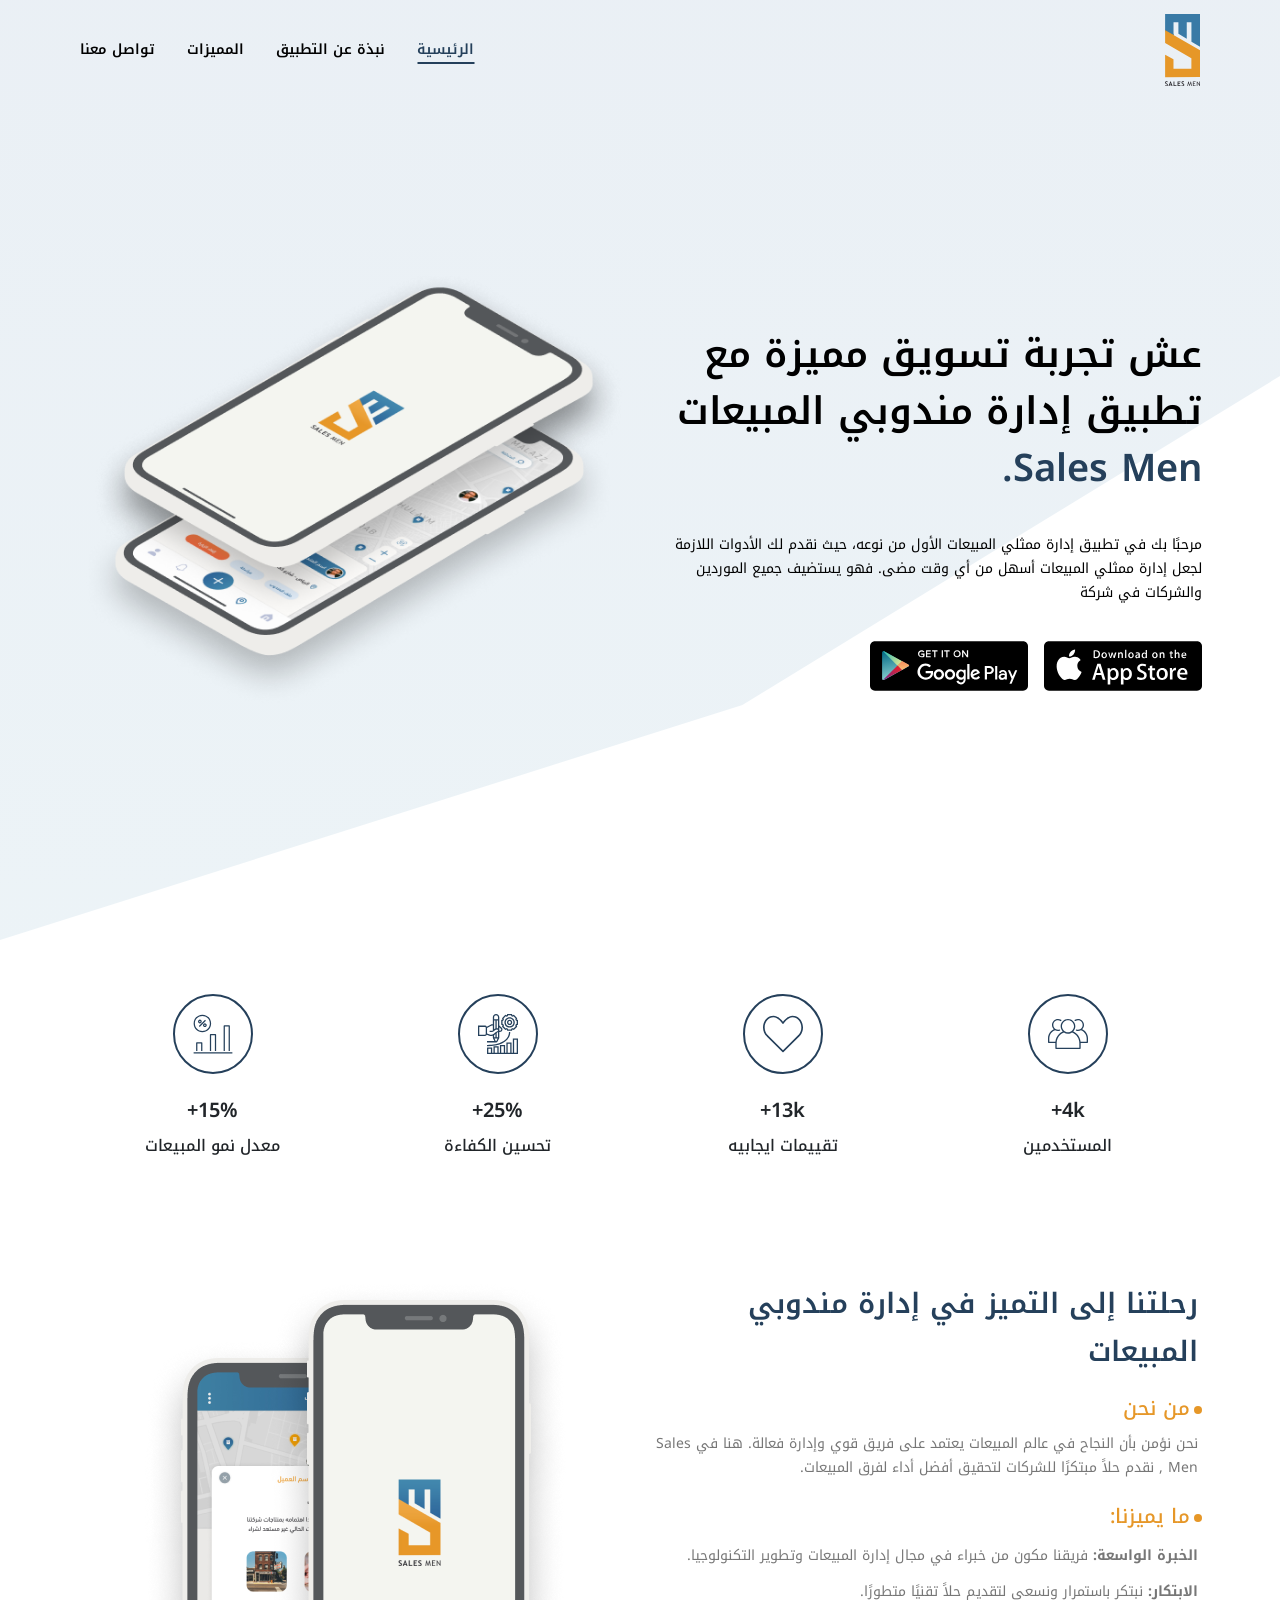
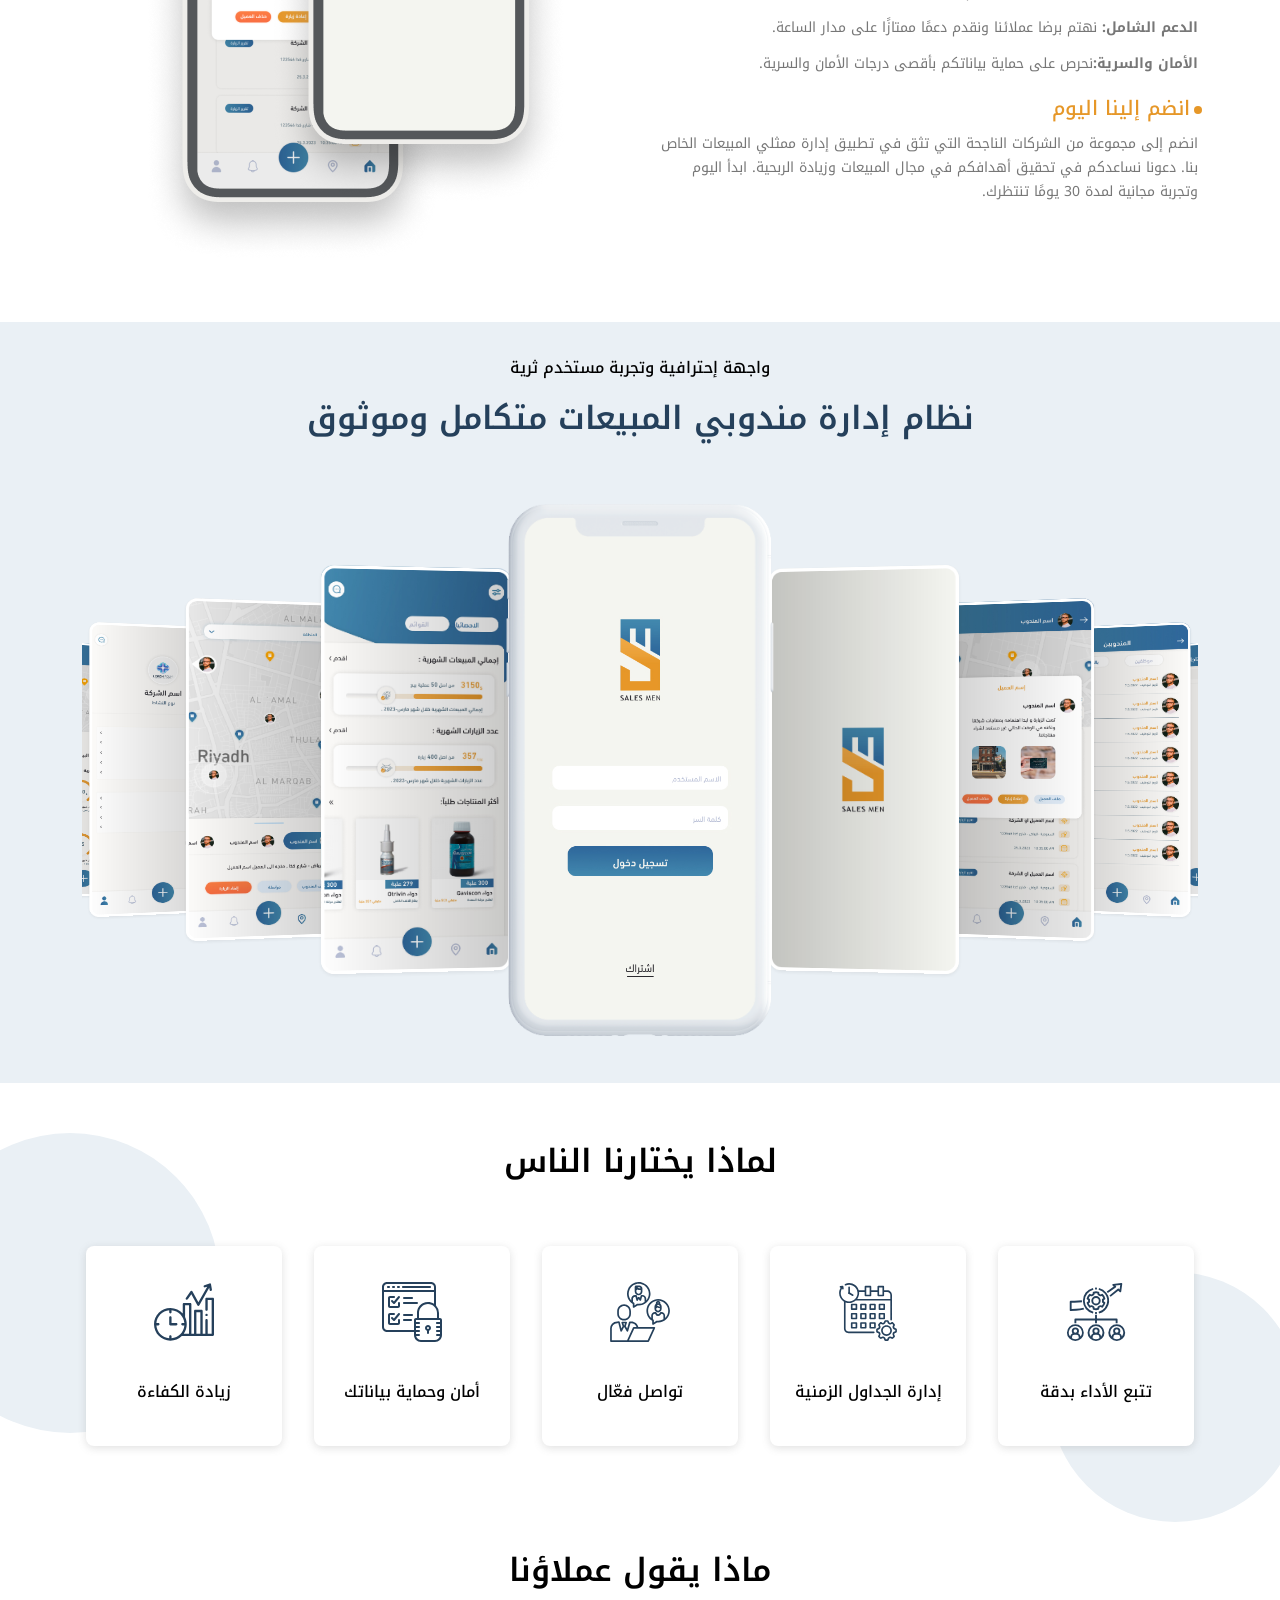
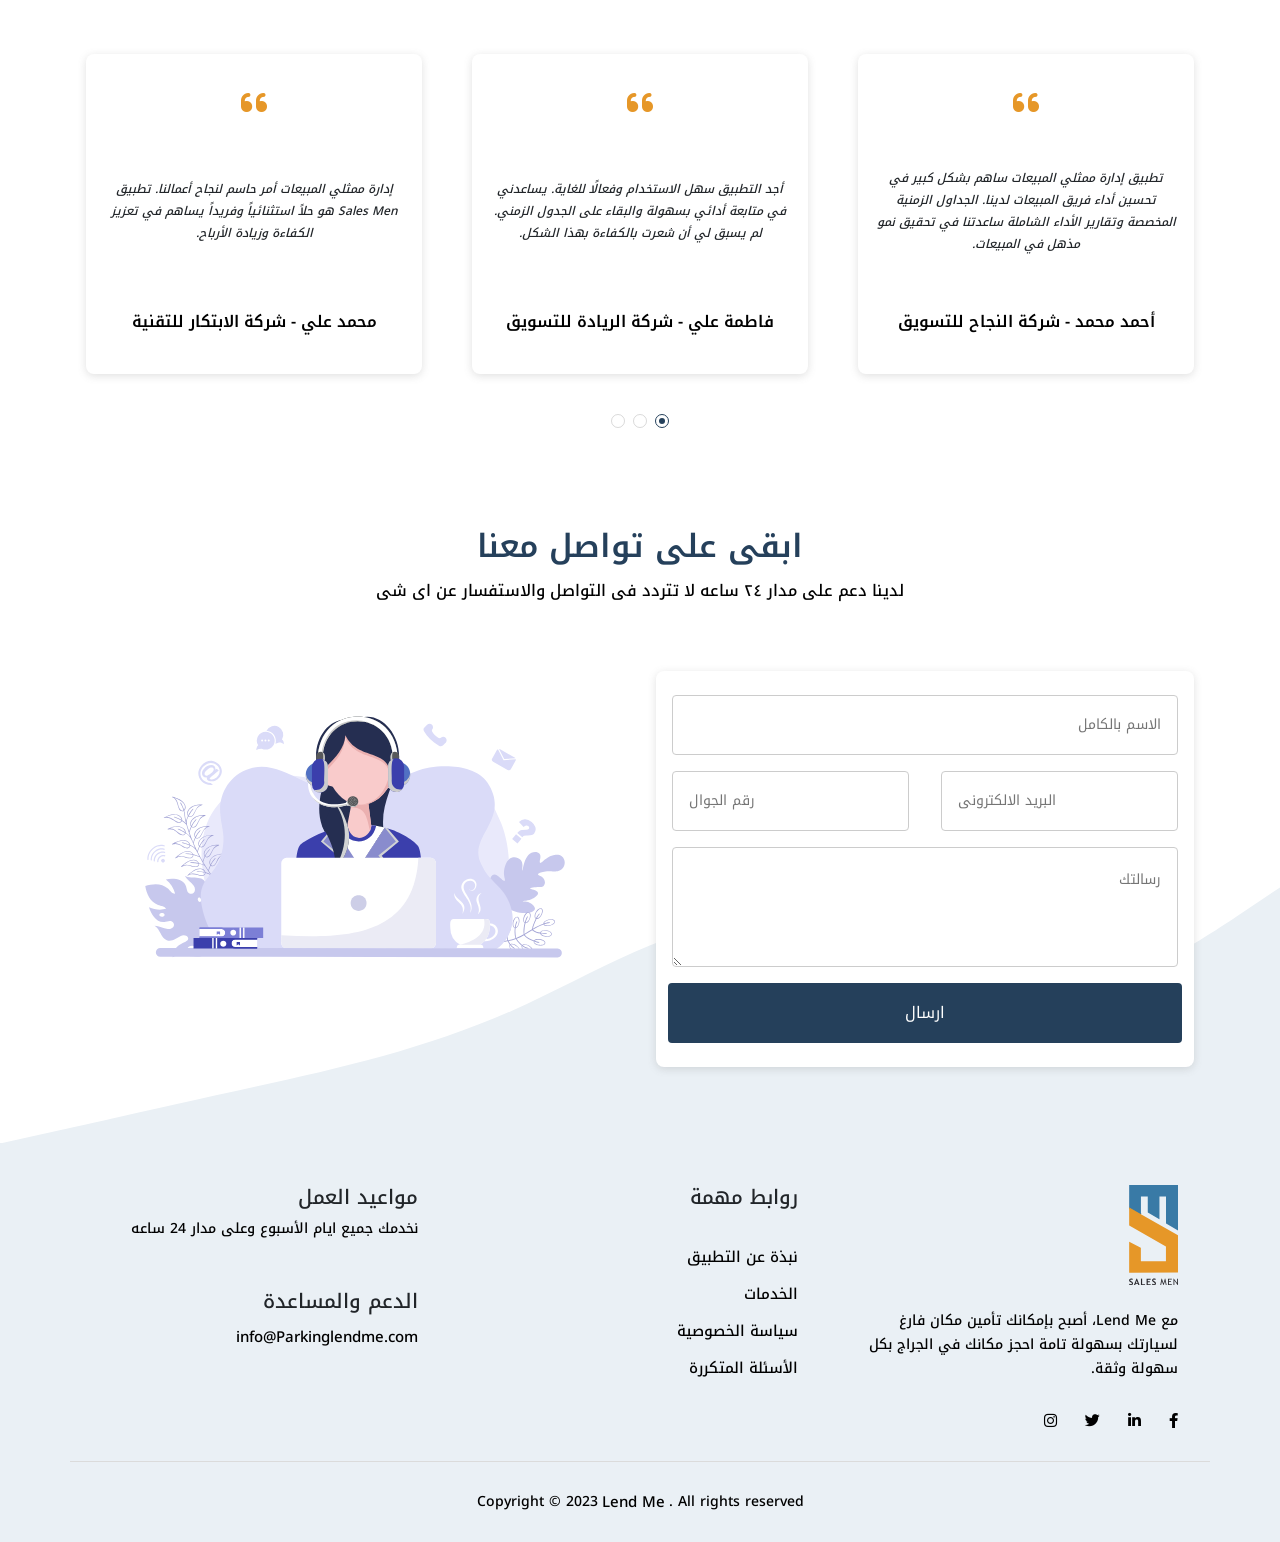
==== index.html @ e329679e "#1" ====
<html lang="en">

<head>
    <meta charset="UTF-8">
    <meta name="viewport" content="width=device-width, initial-scale=1.0">
    <title>Sales Men</title>
    <!-- Favicon -->
    <link rel="shortcut icon" href="images/fav.svg" type="image/x-icon">
    <!-- Css -->
    <link rel="stylesheet" href="css/bootstrap.rtl.min.css">
    <link rel="stylesheet" href="css/main.css">
    <link rel="stylesheet" href="css/style.css">
</head>

<body>
    <!-- Header Start-->
    <header class="navigationbar">
        <nav>
            <div class="container d-flex justify-content-between align-items-center">
                <a href="index.html" class="navbar-brand">
                    <img src="images/logo.svg" alt="logo">
                </a>
                <ul class="nav-links">
                    <li>
                        <a href="index.html#home" class="nav-link home active">الرئيسية</a>
                    </li>
                    <li>
                        <a href="index.html#about" class="nav-link about">نبذة عن التطبيق</a>
                    </li>
                    <li>
                        <a href="index.html#service" class="nav-link service">المميزات</a>
                    </li>
                    <li>
                        <a href="index.html#contact" class="nav-link contact">تواصل معنا</a>
                    </li>
                </ul>
                <div class="buttons">
                    <a href="javascript:void(0)" id="toggle"><i class="fa-sharp fa-solid fa-bars"></i></a>
                </div>
            </div>
        </nav>
    </header>
    <main>
        <!-- Hero section -->
        <section class="hero-section sec" id="home">
            <div class="underlay"></div>
            <div class="container">
                <div class="row">
                    <div class="col-lg-6 col-12 d-flex justify-content-center flex-column text-container">
                        <h1>عش تجربة تسويق مميزة مع تطبيق إدارة مندوبي المبيعات <span>Sales Men.</span> </h1>
                        <p>
                            مرحبًا بك في تطبيق إدارة ممثلي المبيعات الأول من نوعه، حيث نقدم لك الأدوات اللازمة لجعل
                            إدارة ممثلي المبيعات أسهل من أي وقت مضى.
                            فهو يستضيف جميع الموردين والشركات في شركة
                        </p>
                        <div class="btns">
                            <a href="#!">
                                <img src="images/app-store.svg" alt="google-play">
                            </a>
                            <a href="#!">
                                <img src="images/google-play.svg" alt="app-store">
                            </a>
                        </div>
                    </div>
                    <div class="col-lg-6 col-12 d-flex align-items-center justify-content-center">
                        <img src="images/ill.png" alt="illustration">
                    </div>
                </div>
            </div>
        </section>
        <!-- parteners section -->
        <section class="parteners sec" id="about">
            <div class="counter-wrapper">
                <div class="underlay"></div>
                <div class="container ">
                    <div class="row">
                        <div class="col-lg-3 col-6 mb-lg-0 mb-4">
                            <div class="icon">
                                <img src="images/users.svg" alt="icon">
                            </div>
                            <h4><span class="num" data-goal="8">0</span>k+</h4>
                            <h5>المستخدمين</h5>
                        </div>
                        <div class="col-lg-3 col-6 mb-lg-0 mb-4">
                            <div class="icon">
                                <img src="images/heart.svg" alt="icon">
                            </div>
                            <h4><span class="num" data-goal="25">0</span>k+</h4>
                            <h5>تقييمات ايجابيه</h5>
                        </div>
                        <div class="col-lg-3 col-6">
                            <div class="icon">
                                <img src="images/experience.svg" alt="icon">
                            </div>
                            <h4><span class="num" data-goal="50">0</span>%+</h4>
                            <h5>تحسين الكفاءة</h5>
                        </div>
                        <div class="col-lg-3 col-6">
                            <div class="icon">
                                <img src="images/salesgrowth.svg" alt="icon">
                            </div>
                            <h4><span class="num" data-goal="30">0</span>%+</h4>
                            <h5>معدل نمو المبيعات</h5>
                        </div>
                    </div>
                </div>
            </div>
        </section>
        <!-- faqs -->
        <section class="faqs">
            <div class="container">
                <div class="row">
                    <div class="col-lg-6 col-12">
                        <div class="content">
                            <h2>
                                رحلتنا إلى التميز في إدارة مندوبي المبيعات
                            </h2>
                            <h3>من نحن </h3>
                            <p>
                                نحن نؤمن بأن النجاح في عالم المبيعات يعتمد على فريق قوي وإدارة فعالة. هنا في
                                Sales Men
                                , نقدم حلاً مبتكرًا للشركات لتحقيق أفضل أداء لفرق المبيعات.
                            </p>
                            <h3>ما يميزنا:</h3>
                            <ul>
                                <li>
                                    <b>الخبرة الواسعة:</b> فريقنا مكون من خبراء في مجال إدارة المبيعات وتطوير
                                    التكنولوجيا.
                                </li>
                                <li>
                                    <b>الابتكار:</b> نبتكر باستمرار ونسعى لتقديم حلاً تقنيًا متطورًا.
                                </li>
                                <li>
                                    <b>الدعم الشامل: </b> نهتم برضا عملائنا ونقدم دعمًا ممتازًا على مدار الساعة.
                                </li>
                                <li>
                                    <b>الأمان والسرية:</b>نحرص على حماية بياناتكم بأقصى درجات الأمان والسرية.
                                </li>
                            </ul>
                            <h3>انضم إلينا اليوم</h3>
                            <p>
                                انضم إلى مجموعة من الشركات الناجحة التي تثق في تطبيق إدارة ممثلي المبيعات الخاص بنا.
                                دعونا نساعدكم في تحقيق أهدافكم في مجال المبيعات وزيادة الربحية. ابدأ اليوم وتجربة مجانية
                                لمدة 30 يومًا تنتظرك.
                            </p>
                        </div>
                    </div>
                    <div class="col-lg-6 col-12">
                        <div class="image">
                            <img src="images/about.png" alt="illustiration">
                        </div>
                    </div>
                </div>
            </div>
        </section>
        <!-- services section -->
        <section class="services-section sec" id="service">
            <div class="container">
                <p class="txt">واجهة إحترافية وتجربة مستخدم ثرية</p>
                <h2 class="hed">نظام إدارة مندوبي المبيعات متكامل وموثوق</h2>
                <!--  appimages -->
                <div class="appimgs">
                    <div class="swiper phoneImgs">
                        <div class="swiper-wrapper">
                            <div class="swiper-slide">
                                <img src="images/1.jpg" />
                            </div>
                            <div class="swiper-slide">
                                <img src="images/2.jpg" />
                            </div>
                            <div class="swiper-slide">
                                <img src="images/3.jpg" />
                            </div>
                            <div class="swiper-slide">
                                <img src="images/4.jpg" />
                            </div>
                            <div class="swiper-slide">
                                <img src="images/5.jpg" />
                            </div>
                            <div class="swiper-slide">
                                <img src="images/6.jpg" />
                            </div>
                            <div class="swiper-slide">
                                <img src="images/7.jpg" />
                            </div>
                            <div class="swiper-slide">
                                <img src="images/8.jpg" />
                            </div>
                            <div class="swiper-slide">
                                <img src="images/9.jpg" />
                            </div>
                        </div>
                        <img src="images/frame.png" class="frame" alt="">
                    </div>
                </div>
            </div>
        </section>
        <!-- features section -->
        <section class="features">
            <h2 class="hed">لماذا يختارنا الناس</h2>
            <span class="circle1"></span>
            <span class="circle2"></span>
            <div class="container">
                <div class="row row-cols-xl-5 row-cols-lg-4 row-cols-md-3 row-cols-sm-2 row-cols-1 row--20">
                    <div class="col p-3">
                        <div class="feature-card">
                            <div class="icon">
                                <img src="images/1.svg" alt="Service">
                            </div>
                            <h6 class="title">تتبع الأداء بدقة</h6>
                        </div>
                    </div>
                    <div class="col p-3">
                        <div class="feature-card">
                            <div class="icon">
                                <img src="images/2.svg" alt="Service">
                            </div>
                            <h6 class="title">إدارة الجداول الزمنية </h6>
                        </div>
                    </div>
                    <div class="col p-3">
                        <div class="feature-card">
                            <div class="icon">
                                <img src="images/3.svg" alt="Service">
                            </div>
                            <h6 class="title">تواصل فعّال</h6>
                        </div>
                    </div>
                    <div class="col p-3">
                        <div class="feature-card">
                            <div class="icon">
                                <img src="images/4.svg" alt="Service">
                            </div>
                            <h6 class="title">أمان وحماية بياناتك</h6>
                        </div>
                    </div>
                    <div class="col p-3">
                        <div class="feature-card">
                            <div class="icon">
                                <img src="images/5.svg" alt="Service">
                            </div>
                            <h6 class="title">زيادة الكفاءة</h6>
                        </div>
                    </div>
                </div>
            </div>
        </section>
        <!-- testmonials section-->
        <section class="testmonials">
            <h2 class="hed">ماذا يقول عملاؤنا</h2>
            <!-- slider -->
            <div class="container p-0">
                <div class="swiper mySwiper">
                    <div class="swiper-wrapper">
                        <div class="swiper-slide">
                            <div class="testmonial-card">
                                <i class="fas fa-quote-left"></i>
                                <p>
                                    تطبيق إدارة ممثلي المبيعات ساهم بشكل كبير في تحسين أداء فريق المبيعات لدينا. الجداول
                                    الزمنية المخصصة وتقارير الأداء الشاملة ساعدتنا في تحقيق نمو مذهل في المبيعات.
                                </p>
                                <h5>أحمد محمد - شركة النجاح للتسويق</h5>
                            </div>
                        </div>
                        <div class="swiper-slide">
                            <div class="testmonial-card">
                                <i class="fas fa-quote-left"></i>
                                <p>
                                    أجد التطبيق سهل الاستخدام وفعالًا للغاية. يساعدني في متابعة أدائي بسهولة والبقاء على
                                    الجدول الزمني. لم يسبق لي أن شعرت بالكفاءة بهذا الشكل.
                                </p>
                                <h5>فاطمة علي - شركة الريادة للتسويق</h5>
                            </div>
                        </div>
                        <div class="swiper-slide">
                            <div class="testmonial-card">
                                <i class="fas fa-quote-left"></i>
                                <p>
                                    إدارة ممثلي المبيعات أمر حاسم لنجاح أعمالنا. تطبيق Sales Men هو حلاً استثنائياً
                                    وفريداً يساهم في تعزيز الكفاءة وزيادة الأرباح.
                                </p>
                                <h5>محمد علي - شركة الابتكار للتقنية</h5>
                            </div>
                        </div>
                        <div class="swiper-slide">
                            <div class="testmonial-card">
                                <i class="fas fa-quote-left"></i>
                                <p>
                                    كصاحبة لشركة صغيرة، كنت بحاجة ماسة إلى تحسين إدارة ممثلي المبيعات. تطبيق Sales Men
                                    جعل هذا الأمر سهلاً للغاية. أنا ممتنة للغاية لهذا الاكتشاف!
                                </p>
                                <h5>سارة عبدالله - متجر سارة للهدايا</h5>
                            </div>
                        </div>
                        <div class="swiper-slide">
                            <div class="testmonial-card">
                                <i class="fas fa-quote-left"></i>
                                <p>
                                    إدارة فريق المبيعات الكبير لشركتنا كانت مهمة صعبة قبل أن نبدأ باستخدام Sales Men.
                                    أنا معجب بالتحسينات الكبيرة التي حققناها في أداء فريق المبيعات والتواصل الفعّال.
                                </p>
                                <h5>يوسف حسين - شركة النجوم للتسويق</h5>
                            </div>
                        </div>
                    </div>
                    <div class="swiper-pagination"></div>
                </div>
            </div>
        </section>
        <!-- contact section -->
        <section class="contact-section sec" id="contact">
            <svg xmlns="http://www.w3.org/2000/svg" viewBox="0 0 1440 320">
                <path fill="#eaf0f5" fill-opacity="1"
                    d="M0,320L48,309.3C96,299,192,277,288,256C384,235,480,213,576,170.7C672,128,768,64,864,69.3C960,75,1056,149,1152,154.7C1248,160,1344,96,1392,64L1440,32L1440,320L1392,320C1344,320,1248,320,1152,320C1056,320,960,320,864,320C768,320,672,320,576,320C480,320,384,320,288,320C192,320,96,320,48,320L0,320Z">
                </path>
            </svg>
            <div class="underlay"></div>
            <h2 class="hed">ابقى على تواصل معنا</h2>
            <p class="txt">لدينا دعم على مدار ٢٤ ساعه لا تتردد فى التواصل والاستفسار عن اى شى</p>
            <div class="container">
                <div class="row">
                    <div class="col-lg-6 col-12 p-3">
                        <div class="shaded-card">
                            <form class="container" action="">
                                <div class="row">
                                    <div class="col-12 input-filed">
                                        <input type="text" name="name" id="name" placeholder="الاسم بالكامل">
                                    </div>
                                    <div class="col-lg-6 col-12 input-filed">
                                        <input type="email" name="email" id="email" placeholder="البريد الالكترونى">
                                    </div>
                                    <div class="col-lg-6 col-12 input-filed">
                                        <input type="tel" name="tel" id="tel" placeholder="رقم الجوال">
                                    </div>
                                    <div class="col-12 input-filed">
                                        <textarea name="message" id="message" placeholder="رسالتك"></textarea>
                                    </div>
                                    <div class="col-12">
                                        <button type="submit">ارسال</button>
                                    </div>
                                </div>
                            </form>
                        </div>
                    </div>
                    <div class="col-lg-6 col-12">
                        <img src="images/contact.svg" alt="">
                    </div>
                </div>
            </div>
        </section>
    </main>
    <!-- Footer -->
    <footer>
        <div class="container">
            <div class="row">
                <div class="col-lg-4 col-md-6 col-12 d-flex flex-column gap-4">
                    <a href="#!" class="navbar-brand">
                        <img src="images/logo.svg" alt="logo">
                    </a>
                    <p>
                        مع Lend Me، أصبح بإمكانك تأمين مكان فارغ لسيارتك بسهولة تامة احجز مكانك في الجراج بكل سهولة
                        وثقة.
                    </p>
                    <ul class="social-media">
                        <li>
                            <a href="#!"><i class="fa-brands fa-facebook-f"></i></a>
                        </li>
                        <li>
                            <a href="#!"><i class="fa-brands fa-linkedin-in"></i></a>
                        </li>
                        <li>
                            <a href="#!"><i class="fa-brands fa-twitter"></i></a>
                        </li>
                        <li>
                            <a href="#!"><i class="fa-brands fa-instagram"></i></a>
                        </li>
                    </ul>
                </div>
                <div class="col-lg-4 col-md-6 col-12 d-flex flex-column gap-4">
                    <h5 class="footer-title ">روابط مهمة</h5>
                    <ul class="links">
                        <li>
                            <a href="index.html#about">نبذة عن التطبيق</a>
                        </li>
                        <li>
                            <a href="index.html#service">الخدمات</a>
                        </li>
                        <li>
                            <a href="privacy-policy.html">سياسة الخصوصية</a>
                        </li>
                        <li>
                            <a href="faq.html">الأسئلة المتكررة</a>
                        </li>
                    </ul>
                </div>
                <div class="col-lg-4 col-md-6 col-12 d-flex flex-column gap-5">
                    <div>
                        <h5 class="footer-title mb-2">مواعيد العمل</h5>
                        <p>نخدمك جميع ايام الأسبوع وعلى مدار 24 ساعه </p>
                    </div>
                    <div>
                        <h5 class="footer-title mb-2">الدعم والمساعدة</h5>
                        <a href="mailto:info@Parkinglendme.com">info@Parkinglendme.com</a>
                    </div>
                </div>
                <div class="col-12 copy d-flex align-items-center justify-content-center">
                    <p>Copyright © 2023 <a href="index.html">Lend Me</a>. All rights reserved</p>
                </div>
            </div>
        </div>
    </footer>
    <script src="js/main.js"></script>
    <script src="js/app.js"></script>
    <script>
        //accordion show hide
        let btn = document.querySelector(".showbtn");
        let acc = document.querySelector("#accordionExample");
        btn.addEventListener("click", () => {
            acc.classList.toggle("show");
            if (acc.classList.contains("show")) {
                btn.innerHTML = `عرض اقل <i class="fa-sharp fa-solid fa-chevron-up"></i>`;
            } else {
                btn.innerHTML = `عرض المزيد <i class="fa-sharp fa-solid fa-chevron-down"></i>`;
            }
        });
    </script>
</body>

</html>
---- css/style.css ----
@import url("https://fonts.googleapis.com/css2?family=Noto+Kufi+Arabic:wght@300;400;500;600;700&display=swap");
* {
  padding: 0;
  margin: 0;
  box-sizing: border-box;
  line-height: 32px;
  scroll-behavior: smooth;
  font-family: "Noto Kufi Arabic", sans-serif;
  direction: rtl;
  -webkit-tap-highlight-color: transparent;
}

body {
  position: relative;
  overflow-x: hidden;
}

ul {
  list-style: none;
  margin: 0;
  padding: 0;
}

a {
  text-decoration: none;
}

:target {
  scroll-margin-top: 100px;
}

.fancybox__container {
  z-index: 1999;
}

.fancybox__track,
.fancybox__content,
.carousel__track {
  direction: ltr !important;
}

.span {
  background: linear-gradient(97.65deg, #56e0e0 0.33%, #25405b 93.35%);
  background-clip: text;
  -webkit-background-clip: text;
  -webkit-text-fill-color: transparent;
}

::-webkit-scrollbar {
  width: 4px;
}

::-webkit-scrollbar-track {
  background-color: #fff;
}

::-webkit-scrollbar-thumb {
  background-image: linear-gradient(97.65deg, #56e0e0 0.33%, #25405b 93.35%);
  height: 300px;
  box-shadow: 0px 4px 10px 0px rgba(1, 115, 153, 0.2);
}

@keyframes fadeInDown {
  0% {
    opacity: 0;
    transform: translate3d(0, -100%, 0);
  }
  100% {
    opacity: 1;
    transform: translateZ(0);
  }
}
.whatsappButton {
  position: fixed;
  bottom: 8px;
  left: 8px;
  width: 70px;
  height: 70px;
  border-radius: 50%;
  display: flex;
  z-index: 99;
  align-items: center;
  justify-content: center;
}
.whatsappButton img {
  max-height: 48px;
}

header {
  height: 100px;
  width: 100%;
  position: absolute;
  top: 0;
  left: 0;
  background-color: transparent;
  z-index: 999;
  transition: all 0.3s ease-in-out;
}
header.sticky {
  position: fixed;
  background-color: #fff;
  box-shadow: rgba(99, 99, 99, 0.2) 0px 2px 8px 0px;
  animation: 0.5s ease-in-out 0s normal none 1 running fadeInDown;
}
header nav {
  height: 100px;
  width: 100%;
}
header nav .container {
  padding: 10px;
}
header nav .container .navbar-brand {
  display: flex;
  align-items: center;
  justify-content: center;
  height: 80px;
}
header nav .container .navbar-brand img {
  height: 72px;
}
header nav .container .nav-links {
  height: 80px;
  display: flex;
  gap: 32px;
}
@media (max-width: 768px) {
  header nav .container .nav-links {
    display: flex;
    flex-direction: column;
    background: white;
    width: 100%;
    top: 100px;
    left: 0;
    height: 0;
    overflow: hidden;
    justify-content: center;
    position: absolute;
    z-index: 9999999;
    gap: 24px;
    transition: 0.5s ease-in-out;
  }
  header nav .container .nav-links.active {
    height: calc(100vh - 100px);
  }
}
header nav .container .nav-links li {
  display: flex;
  align-items: center;
  justify-content: center;
  height: 100%;
}
@media (max-width: 768px) {
  header nav .container .nav-links li {
    height: 70px;
  }
}
header nav .container .nav-links li .nav-link {
  color: #000;
  font-size: 14px;
  font-weight: 600;
  position: relative;
  transition: all 0.3s ease-in-out;
}
header nav .container .nav-links li .nav-link:hover {
  color: #25405b;
}
header nav .container .nav-links li .nav-link:hover::after {
  width: 100%;
}
header nav .container .nav-links li .nav-link.active {
  color: #25405b;
}
header nav .container .nav-links li .nav-link.active::after {
  width: 100%;
}
header nav .container .nav-links li .nav-link::after {
  content: "";
  position: absolute;
  transform: translateX(-50%);
  left: 50%;
  bottom: 2px;
  background-color: #25405b;
  width: 0;
  height: 2px;
  transition: all 0.3s ease-in-out;
}
header nav .container .buttons {
  height: 80px;
  display: none;
  gap: 32px;
  align-items: center;
}
@media (max-width: 576px) {
  header nav .container .buttons {
    gap: 16px;
  }
}
@media (max-width: 768px) {
  header nav .container .buttons {
    display: flex;
  }
}
header nav .container .buttons a {
  border: 1px solid #25405b;
  color: #25405b;
  font-size: 16px;
  transition: 0.3s ease-in-out;
  position: relative;
  font-weight: 500;
  border-radius: 4px;
  display: flex;
  align-items: center;
  justify-content: center;
  width: 42px;
}
header nav .container .buttons a:last-child {
  display: none;
}
@media (max-width: 768px) {
  header nav .container .buttons a:last-child {
    display: flex;
  }
}
header nav .container .buttons a i {
  line-height: 34px;
}
@media (max-width: 576px) {
  header nav .container .buttons a {
    font-size: 14px;
    line-height: 30px;
  }
}
header nav .container .buttons a::after {
  content: "";
  background-color: #25405b;
  width: 0;
  border-radius: 50%;
  height: 100%;
  position: absolute;
  top: 0;
  left: 50%;
  transition: 0.3s ease-in-out;
  border-radius: 4px;
  z-index: -1;
  transform: translateX(-50%);
}
header nav .container .buttons a:hover {
  color: #fff;
  border-color: transparent;
}
header nav .container .buttons a:hover::after {
  width: 100%;
}

.hero-section {
  width: 100%;
  padding-top: 40px;
  position: relative;
}
@media (max-width: 992px) {
  .hero-section {
    height: -moz-fit-content;
    height: fit-content;
    padding-top: 120px;
  }
}
@media (max-width: 576px) {
  .hero-section {
    padding: 30px 12px 0;
  }
}
.hero-section .underlay {
  position: absolute;
  top: 0;
  left: 0;
  width: 100%;
  height: 100%;
  opacity: 0.1;
  z-index: -1;
  background: linear-gradient(#2e669b, #4289ae);
  -webkit-clip-path: polygon(100% 0%, 0% 0%, 0% 100%, 58% 75%, 100% 40%);
          clip-path: polygon(100% 0%, 0% 0%, 0% 100%, 58% 75%, 100% 40%);
}
.hero-section .container {
  padding: 0 10px;
}
.hero-section .row {
  height: 100%;
}
.hero-section .row .col-12 {
  padding: 0 10px;
}
.hero-section .row .col-12 img {
  max-width: 100%;
}
.hero-section .row .text-container h1 {
  font-weight: 600;
  line-height: 1.5;
  margin: 36px 0;
  font-size: 38px;
  color: #000;
}
@media (max-width: 576px) {
  .hero-section .row .text-container h1 {
    font-size: 32px;
    margin: 16px 0;
    line-height: 1.4;
  }
}
.hero-section .row .text-container h1 span {
  color: #25405b;
  line-height: inherit;
  position: relative;
}
.hero-section .row .text-container p {
  font-size: 14px;
  line-height: 24px;
  color: #000;
  margin-bottom: 36px;
}
@media (max-width: 576px) {
  .hero-section .row .text-container p {
    font-size: 14px;
    line-height: 28px;
    margin-bottom: 16px;
  }
}
.hero-section .row .text-container .btns {
  display: flex;
  gap: 16px;
}

.parteners .counter-wrapper {
  height: 280px;
  width: 100%;
  position: relative;
  display: flex;
  align-items: center;
  justify-content: center;
}
@media (max-width: 768px) {
  .parteners .counter-wrapper {
    height: 420px;
  }
}
.parteners .counter-wrapper .underlay {
  position: absolute;
  top: 0;
  left: 0;
  width: 100%;
  height: 100%;
  background-repeat: no-repeat;
  background-size: cover;
  background-position: bottom;
  opacity: 0.1;
  z-index: -1;
}
.parteners .counter-wrapper .col-6 {
  display: flex;
  flex-direction: column;
  align-items: center;
  justify-content: center;
}
.parteners .counter-wrapper .icon {
  width: 80px;
  height: 80px;
  border-radius: 50%;
  border: 2px solid #25405b;
  display: flex;
  align-items: center;
  justify-content: center;
}
.parteners .counter-wrapper .icon img {
  max-height: 40px;
}
.parteners .counter-wrapper h4 {
  font-size: 20px;
  margin-top: 20px;
  margin-bottom: 0;
  font-weight: 600;
}
.parteners .counter-wrapper h5 {
  margin: 10px 0;
  font-size: 16px;
}

.faqs {
  padding: 60px 12px;
}
@media (max-width: 576px) {
  .faqs {
    padding-top: 120px;
  }
}
.faqs .content h2 {
  font-size: 28px;
  color: #25405b;
  font-weight: 600;
  margin-bottom: 20px !important;
  line-height: 48px;
}
@media (max-width: 576px) {
  .faqs .content h2 {
    font-size: 24px;
    line-height: 40px;
  }
}
.faqs .content h3 {
  color: #e69728;
  font-size: 20px;
  margin-bottom: 12px !important;
  position: relative;
  width: 160px;
  padding-right: 8px !important;
}
.faqs .content h3::after {
  position: absolute;
  right: -4px;
  width: 8px;
  height: 8px;
  border-radius: 50%;
  position: absolute;
  top: 58%;
  transform: translateY(-50%);
  content: "";
  background: #e69728;
}
.faqs .content ul {
  margin-bottom: 16px;
}
.faqs .content p,
.faqs .content li {
  margin-bottom: 24px !important;
  font-size: 14px;
  line-height: 24px;
  color: #777777;
}
.faqs .content li {
  margin-bottom: 4px !important;
}
.faqs .image {
  width: 100%;
  height: 100%;
  display: flex;
  align-items: center;
  justify-content: center;
}
.faqs .image img {
  max-width: 100%;
}

.services-section {
  padding: 30px 0;
  background: #eaf0f5;
}
.services-section .txt {
  text-align: center;
  color: #000;
  font-weight: 500;
}
.services-section .hed {
  font-weight: 600;
  color: #25405b;
  text-align: center;
  margin-bottom: 48px;
}
.services-section .appimgs {
  position: relative;
}
.services-section .appimgs .swiper {
  width: 100%;
  padding: 30px 0;
  position: relative;
  display: flex;
}
.services-section .appimgs .swiper .swiper-slide {
  background-position: center;
  background-size: cover;
  width: 234px;
  height: 507px;
  position: relative;
}
@media (max-width: 768px) {
  .services-section .appimgs .swiper .swiper-slide {
    width: 175.5px;
    height: 380px;
  }
}
.services-section .appimgs .swiper .swiper-slide img {
  display: block;
  width: 100%;
  height: 100%;
  border-radius: 16px;
}
.services-section .appimgs .swiper .frame {
  width: 267px;
  height: 532px;
  position: absolute;
  top: 50%;
  left: 50%;
  transform: translate(-50%, -50%);
  z-index: 2;
}
@media (max-width: 768px) {
  .services-section .appimgs .swiper .frame {
    width: 202.5px;
    height: 401px;
  }
}
.services-section .appimgs .swiper-wrapper {
  height: auto;
}
.services-section .appimgs .swiper-3d .swiper-slide-shadow,
.services-section .appimgs .swiper-3d .swiper-slide-shadow-bottom,
.services-section .appimgs .swiper-3d .swiper-slide-shadow-left,
.services-section .appimgs .swiper-3d .swiper-slide-shadow-right,
.services-section .appimgs .swiper-3d .swiper-slide-shadow-top {
  border-radius: 16px;
  box-shadow: 0px 2px 4px rgba(0, 0, 0, 0.062745098);
  border: 4px solid #fff;
}
.services-section .appimgs .swiper-3d .swiper-slide-shadow-left {
  background: linear-gradient(to left, rgba(0, 0, 0, 0.2), rgba(0, 0, 0, 0));
}
.services-section .appimgs .swiper-3d .swiper-slide-shadow-right {
  background: linear-gradient(to right, rgba(0, 0, 0, 0.2), rgba(0, 0, 0, 0));
}

.privacy-policy {
  padding: 40px 0;
}
.privacy-policy br {
  line-height: 24px !important;
}
.privacy-policy h3 {
  font-size: 20px;
  color: #25405b;
  font-weight: 600;
  margin-bottom: 14px;
}
.privacy-policy p {
  font-size: 15px;
  color: #484848;
}
.privacy-policy h6 {
  font-size: 16px;
  color: #000;
  font-weight: 600;
  margin-bottom: 14px;
}

.packages {
  margin: 48px 0;
  padding: 42px 0;
  overflow-x: hidden;
  position: relative;
}
.packages svg {
  position: absolute;
  left: 0;
  bottom: 0;
  width: 100%;
}
.packages .txt {
  text-align: center;
  color: #000;
  font-weight: 500;
  margin-bottom: 48px;
}
.packages .hed {
  font-weight: 600;
  color: #25405b;
  text-align: center;
}
.packages .package-card {
  box-shadow: rgba(99, 99, 99, 0.2) 0px 2px 8px 0px;
  display: flex;
  align-items: center;
  flex-direction: column;
  justify-content: space-between;
  background-color: #fff;
  border-radius: 8px;
  padding: 32px 24px;
  height: 360px;
  position: relative;
}
.packages .package-card.p2::after {
  content: "\f005";
  font-family: "Font Awesome 6 Pro";
  border-radius: 50%;
  position: absolute;
  left: 16px;
  top: 24px;
  font-size: 20px;
  color: #0f70e5;
}
.packages .package-card .title {
  display: flex;
  flex-direction: column;
  align-items: center;
  gap: 16px;
}
.packages .package-card .title h4 {
  margin: 0;
  font-weight: 500;
  font-size: 16px;
  color: #000;
}
.packages .package-card .title .price {
  font-size: 24px;
  color: #0f70e5;
  font-weight: bold;
  margin: 0;
}
.packages .package-card p {
  font-size: 12px;
  line-height: 22px;
  text-align: center;
  margin: 0;
}
.packages .package-card a {
  border: 1px solid #0f70e5;
  color: #0f70e5;
  width: 100%;
  font-size: 14px;
  display: flex;
  align-items: center;
  justify-content: center;
  transition: 0.3s ease-in-out;
  position: relative;
  font-weight: 500;
  border-radius: 4px;
  padding: 2px 0;
  align-self: flex-start;
}
.packages .package-card a span {
  color: #0f70e5;
}
.packages .package-card a:hover {
  border-color: transparent;
  background: #0f70e5;
}
.packages .package-card a:hover span {
  color: #fff;
}
.packages .package-card a:hover::after {
  width: 100%;
}

.features {
  padding: 60px 0;
  position: relative;
  overflow-x: hidden;
}
.features .circle1 {
  width: 300px;
  height: 300px;
  border-radius: 50%;
  background: #eaf0f5;
  position: absolute;
  left: -80px;
  top: 50px;
  z-index: -1;
}
.features .circle2 {
  width: 250px;
  height: 250px;
  border-radius: 50%;
  background: #eaf0f5;
  position: absolute;
  right: -20px;
  bottom: 0;
  z-index: -1;
}
.features .hed {
  font-weight: 600;
  color: #000;
  margin-bottom: 48px;
  text-align: center;
}
.features .feature-card {
  width: 100%;
  height: 200px;
  background: #fff;
  box-shadow: rgba(99, 99, 99, 0.2) 0px 2px 8px 0px;
  border-radius: 8px;
  padding: 16px;
  display: flex;
  align-items: center;
  flex-direction: column;
  position: relative;
}
.features .feature-card::after {
  content: "";
  width: 0;
  position: absolute;
  top: -2px;
  height: 2px;
  left: 0;
  background: #25405b;
  transition: all 0.4s ease-in-out;
}
.features .feature-card::before {
  content: "";
  width: 0;
  position: absolute;
  bottom: -2px;
  height: 2px;
  right: 0;
  background: #25405b;
  transition: all 0.4s ease-in-out;
}
.features .feature-card:hover {
  border-radius: 0;
}
.features .feature-card:hover::after {
  width: 100%;
}
.features .feature-card:hover::before {
  width: 100%;
}
.features .feature-card .icon {
  height: 100px;
  display: flex;
  align-items: center;
  justify-content: center;
}
.features .feature-card .icon img {
  max-height: 60px;
}
.features .feature-card h6 {
  text-align: center;
  color: #000;
  font-weight: 500;
  margin-top: 16px;
  line-height: 28px;
  font-size: 16px;
}

.testmonials {
  padding: 30px;
}
.testmonials .hed {
  font-weight: 600;
  color: #000;
  margin-bottom: 48px;
  text-align: center;
}
@media (max-width: 768px) {
  .testmonials {
    padding: 16px;
  }
}
.testmonials .swiper {
  max-height: 400px;
  padding: 16px;
}
.testmonials .testmonial-card {
  width: 100%;
  height: 320px;
  background: #fff;
  box-shadow: rgba(99, 99, 99, 0.2) 0px 2px 8px 0px;
  border-radius: 8px;
  display: flex;
  align-items: center;
  justify-content: space-between;
  flex-direction: column;
  border: 2px solid transparent;
  transition: all 0.3s ease-in-out;
  gap: 18px;
  padding: 32px 16px;
}
.testmonials .testmonial-card:hover {
  box-shadow: none;
  border-color: #e69728;
}
.testmonials .testmonial-card i {
  font-size: 30px;
  color: #e69728;
}
.testmonials .testmonial-card p {
  text-align: center;
  font-style: italic;
  font-size: 12px;
  font-weight: 500;
  line-height: 22px;
  margin: 0;
}
.testmonials .testmonial-card h5 {
  margin: 0;
  font-size: 16px;
  font-weight: 600;
  color: #000;
  line-height: 36px;
}

.contact-section {
  width: 100%;
  padding: 60px 0;
  position: relative;
}
.contact-section .txt {
  text-align: center;
  color: #000;
  font-weight: 500;
  margin-bottom: 48px;
}
.contact-section .hed {
  font-weight: 600;
  color: #25405b;
  text-align: center;
}
.contact-section svg {
  position: absolute;
  left: 0;
  bottom: -1px;
  z-index: -1;
}
.contact-section .col-12 .shaded-card {
  background: #fff;
  box-shadow: rgba(99, 99, 99, 0.2) 0px 2px 8px 0px;
  border-radius: 8px;
  padding: 24px 0;
}
.contact-section .col-12 .shaded-card .input-filed {
  padding: 0 16px;
  margin-bottom: 16px;
}
.contact-section .col-12 .shaded-card .input-filed input {
  height: 60px;
  padding: 16px;
  width: 100%;
  outline: none;
  font-size: 14px;
  border-radius: 4px;
  border: solid 1px #ccc;
  transition: 0.3s ease-in-out;
}
.contact-section .col-12 .shaded-card .input-filed textarea {
  width: 100%;
  height: 120px;
  font-size: 14px;
  padding: 16px;
  outline: none;
  border-radius: 4px;
  border: solid 1px #ccc;
  transition: 0.3s ease-in-out;
}
.contact-section .col-12 .shaded-card .input-filed input:focus,
.contact-section .col-12 .shaded-card .input-filed textarea:focus {
  border-color: #0f70e5;
}
.contact-section .col-12 .shaded-card button {
  width: 100%;
  height: 60px;
  border: none;
  outline: none;
  background: #25405b;
  color: #fff;
  border-radius: 4px;
}

footer {
  background: #eaf0f5;
}
footer .container .col-12 {
  padding: 42px 32px 24px;
}
@media (max-width: 576px) {
  footer .container .col-12 {
    padding: 24px;
  }
}
footer .container .col-12:last-child {
  padding: 24px 0;
}
footer .container .col-12 a img {
  max-height: 100px;
}
footer .container .col-12 p {
  font-size: 14px;
  line-height: 24px;
  font-weight: 500;
  color: #000;
  margin-bottom: 0;
}
footer .container .col-12 .links li {
  margin-bottom: 5px;
}
footer .container .col-12 a {
  transition: 0.3s ease-in-out;
  font-weight: 500;
  font-size: 15px;
  color: #000;
}
footer .container .col-12 a:hover {
  color: #25405b;
}
footer .copy {
  border-top: 1px solid #dbdbdb;
}
footer .copy p {
  direction: ltr !important;
  color: #000;
  font-weight: 500;
  display: flex;
  align-items: center;
  gap: 4px;
}
footer .copy p a {
  color: #25405b;
}
footer .copy p a img {
  width: 36px;
}
footer .social-media {
  display: flex;
  gap: 28px;
}
footer .social-media li {
  cursor: pointer;
}
footer .social-media a {
  color: #25405b;
  transition: all 0.3s ease-in-out;
}
footer .social-media a:hover {
  color: #0f70e5;
}
footer .social-media a:hover i {
  transition: 0.3s ease-in-out;
  transform: scale(1.5);
}

.accordion-button {
  text-align: inherit;
}

.accordion-button,
.accordion-body {
  padding: 16px 0 !important;
}

.accordion-button:not(.collapsed) {
  background: none !important;
}

.accordion-button::after {
  margin-right: auto !important;
  margin-left: initial;
}

.accordion-button:focus {
  outline: none !important;
  border: none !important;
  box-shadow: none !important;
}

.accordion-item {
  border-top: 0 !important;
  border-right: 0 !important;
  border-left: 0 !important;
  border-bottom: 1px solid #d7d7d7 !important;
  border-radius: 0 !important;
}
.accordion-item p {
  font-size: 14px;
}

.accordion-button:not(.collapsed) {
  box-shadow: none !important;
}

.accordion-button {
  font-size: 14px !important;
  font-weight: 600;
}

.swiper-pagination-bullet {
  width: 14px;
  height: 14px;
  border: 1px solid #484848;
  background: none;
  position: relative;
}
.swiper-pagination-bullet::after {
  content: "";
  position: absolute;
  width: 6px;
  height: 6px;
  border-radius: 50%;
  background: transparent;
  top: 50%;
  left: 50%;
  transform: translate(-50%, -50%);
}

.swiper-pagination-bullet-active {
  border-color: #25405b;
}
.swiper-pagination-bullet-active::after {
  background: #25405b;
}/*# sourceMappingURL=style.css.map */
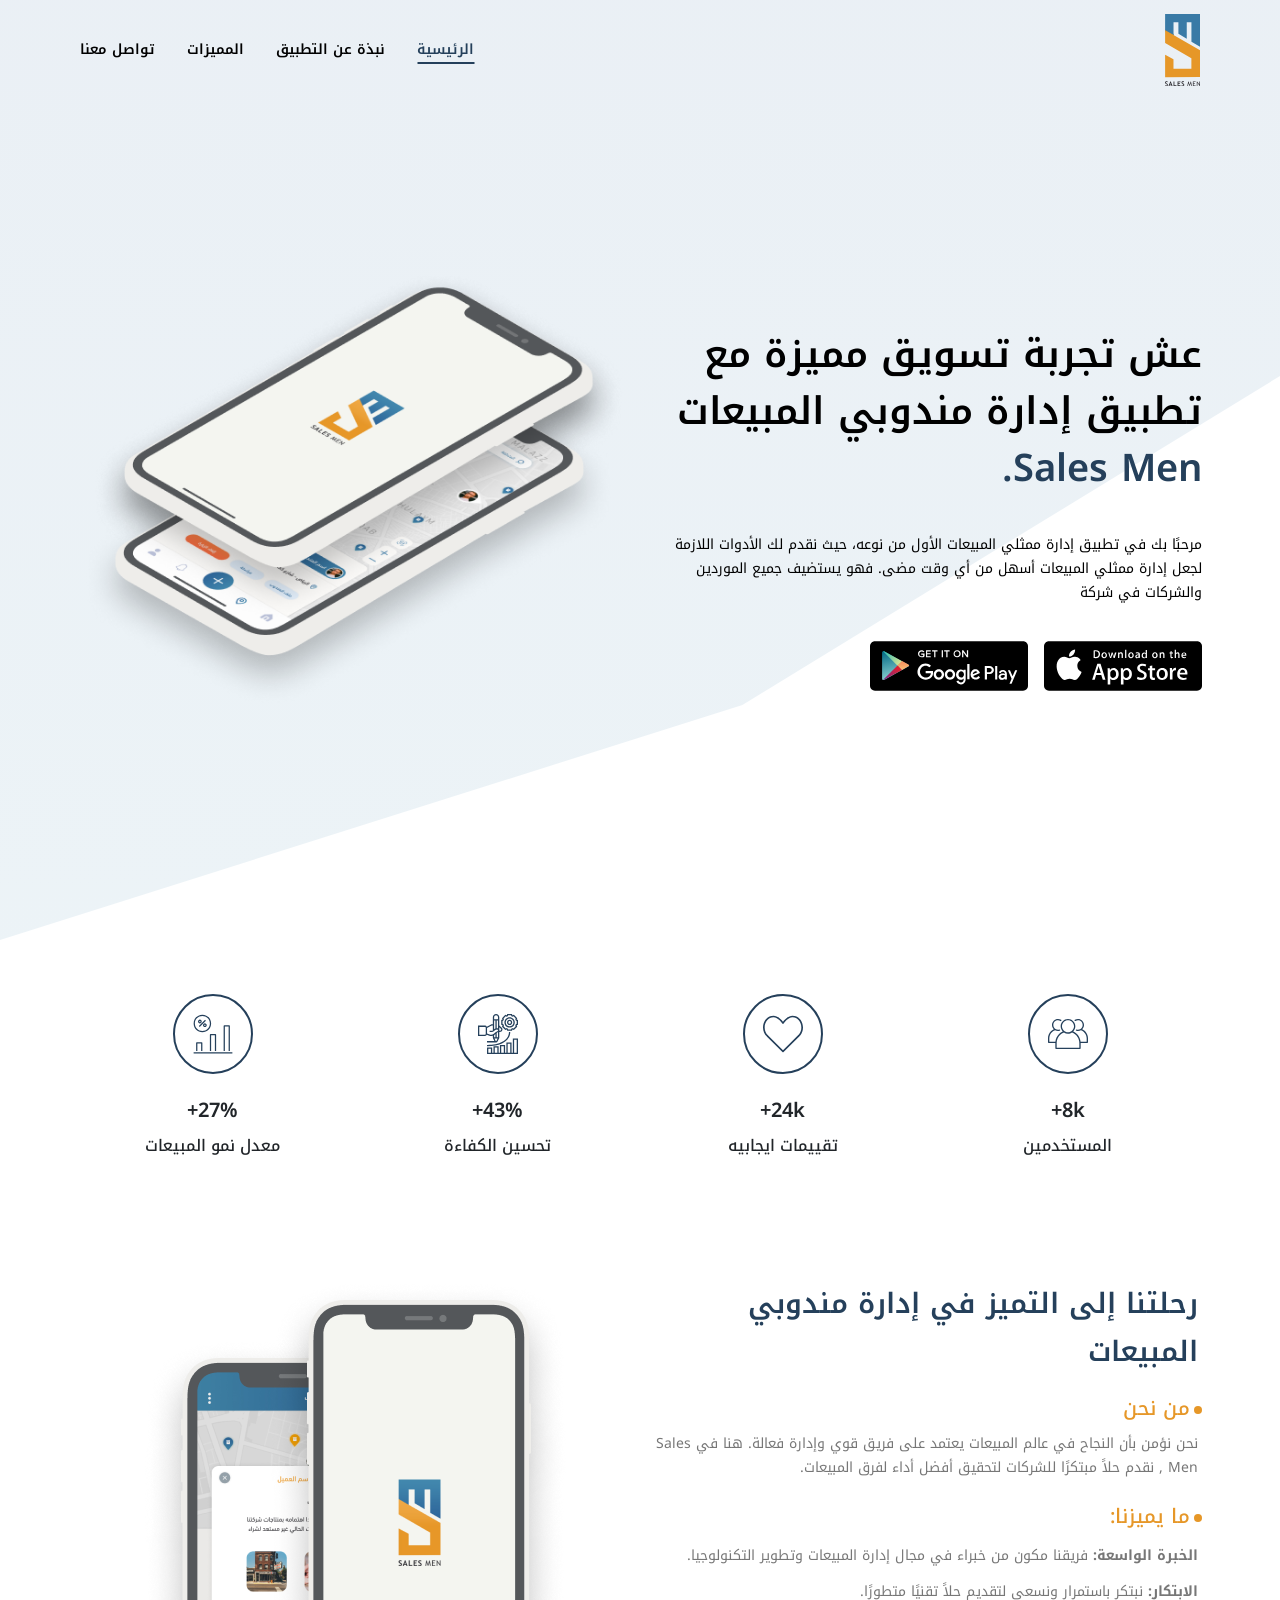
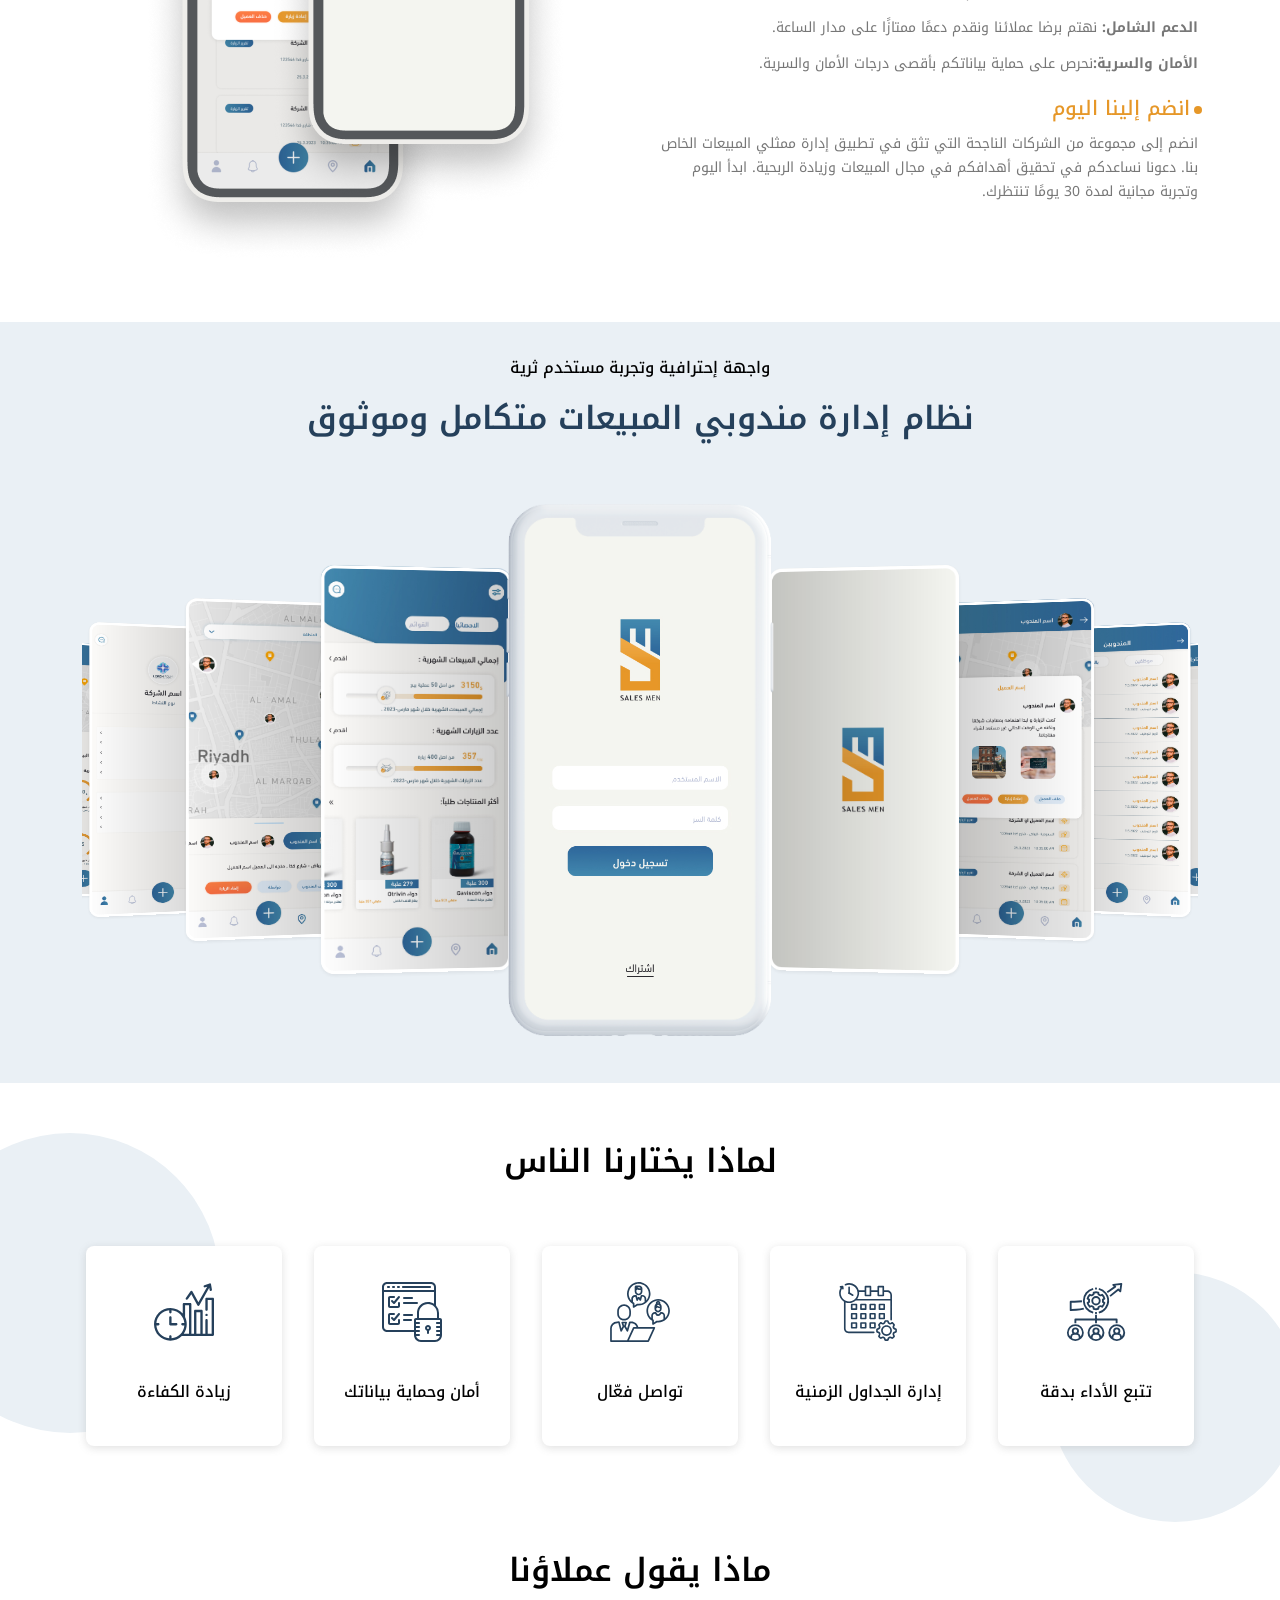
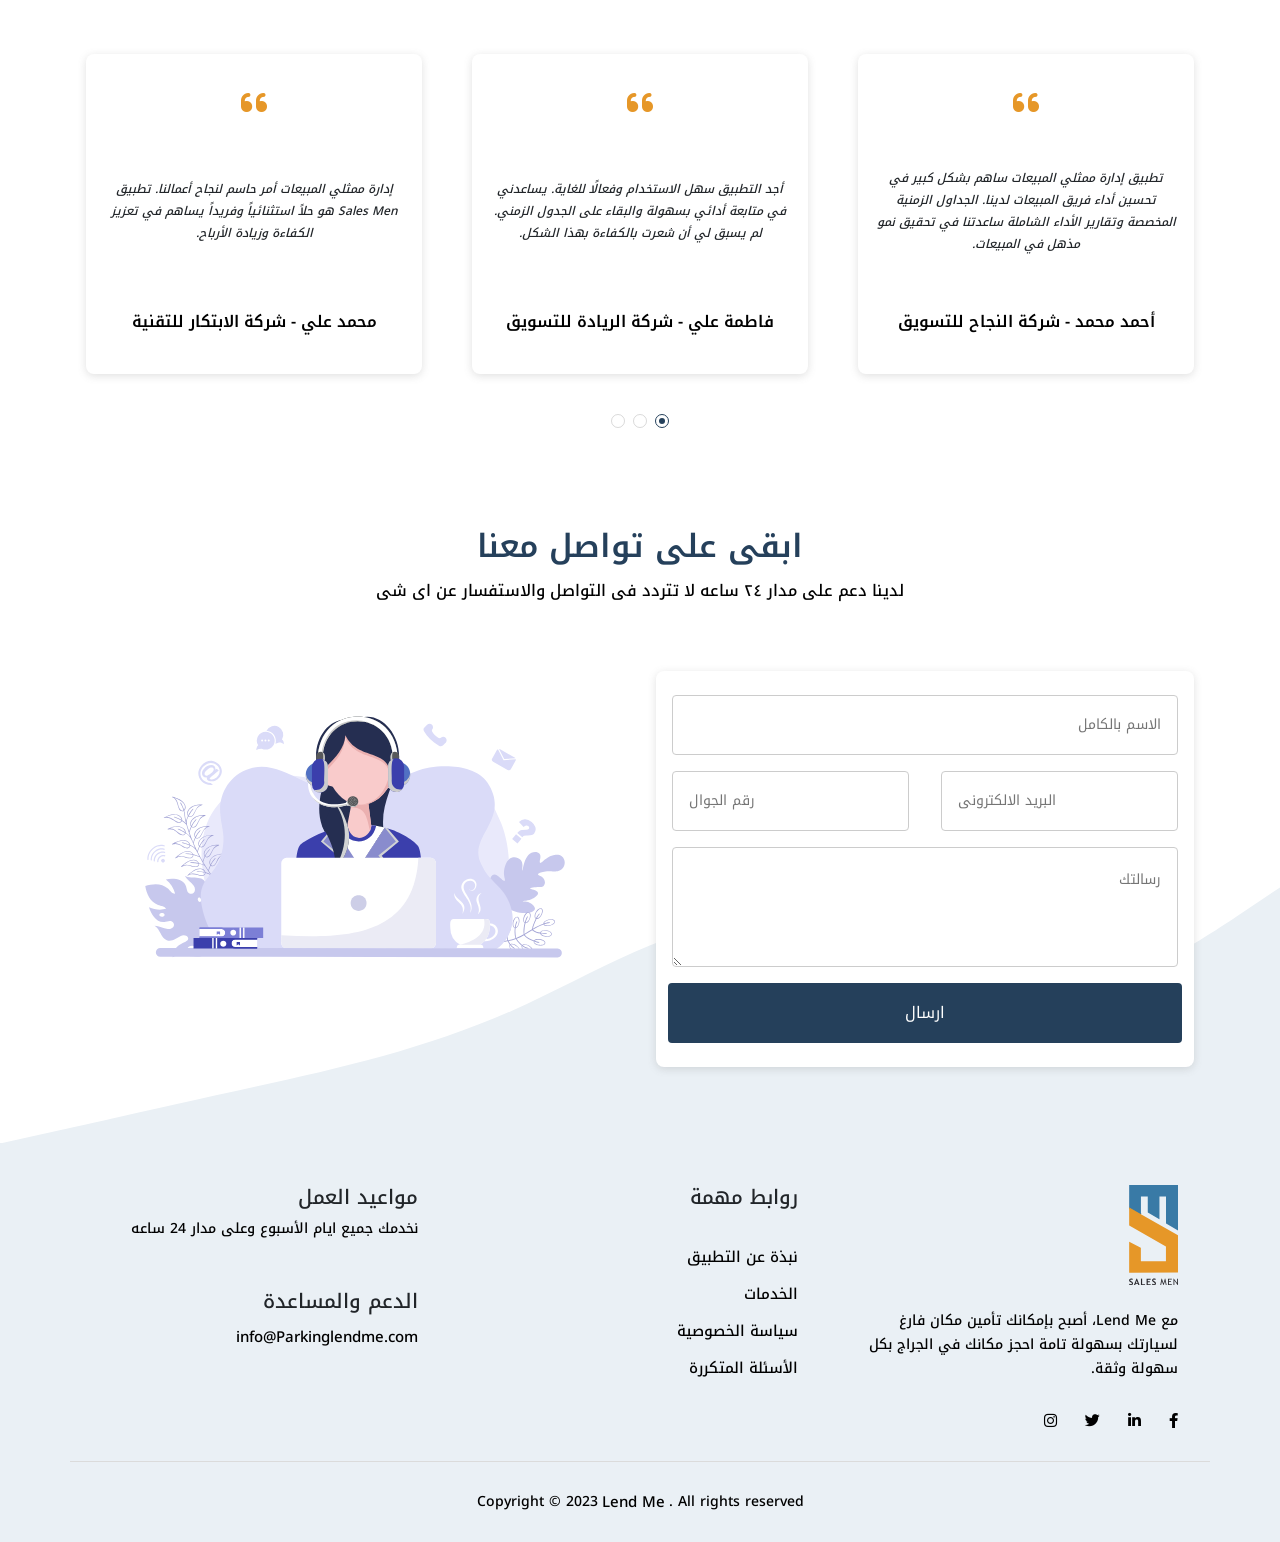
==== commit 3f12ce0c: "#14" ====
--- a/index.html
+++ b/index.html
@@ -62,7 +62,7 @@
                             </a>
                         </div>
                     </div>
-                    <div class="col-lg-6 col-12 d-flex align-items-center justify-content-center">
+                    <div class="col-lg-6 col-12 d-flex align-items-center justify-content-center pt-lg-0 pt-3">
                         <img src="images/ill.png" alt="illustration">
                     </div>
                 </div>
--- a/css/style.css
+++ b/css/style.css
@@ -101,6 +101,9 @@
   background-color: #fff;
   box-shadow: rgba(99, 99, 99, 0.2) 0px 2px 8px 0px;
   animation: 0.5s ease-in-out 0s normal none 1 running fadeInDown;
+}
+header.fff {
+  background: #fff;
 }
 header nav {
   height: 100px;
@@ -266,7 +269,7 @@
 }
 @media (max-width: 576px) {
   .hero-section {
-    padding: 30px 12px 0;
+    padding: 120px 12px 0;
   }
 }
 .hero-section .underlay {
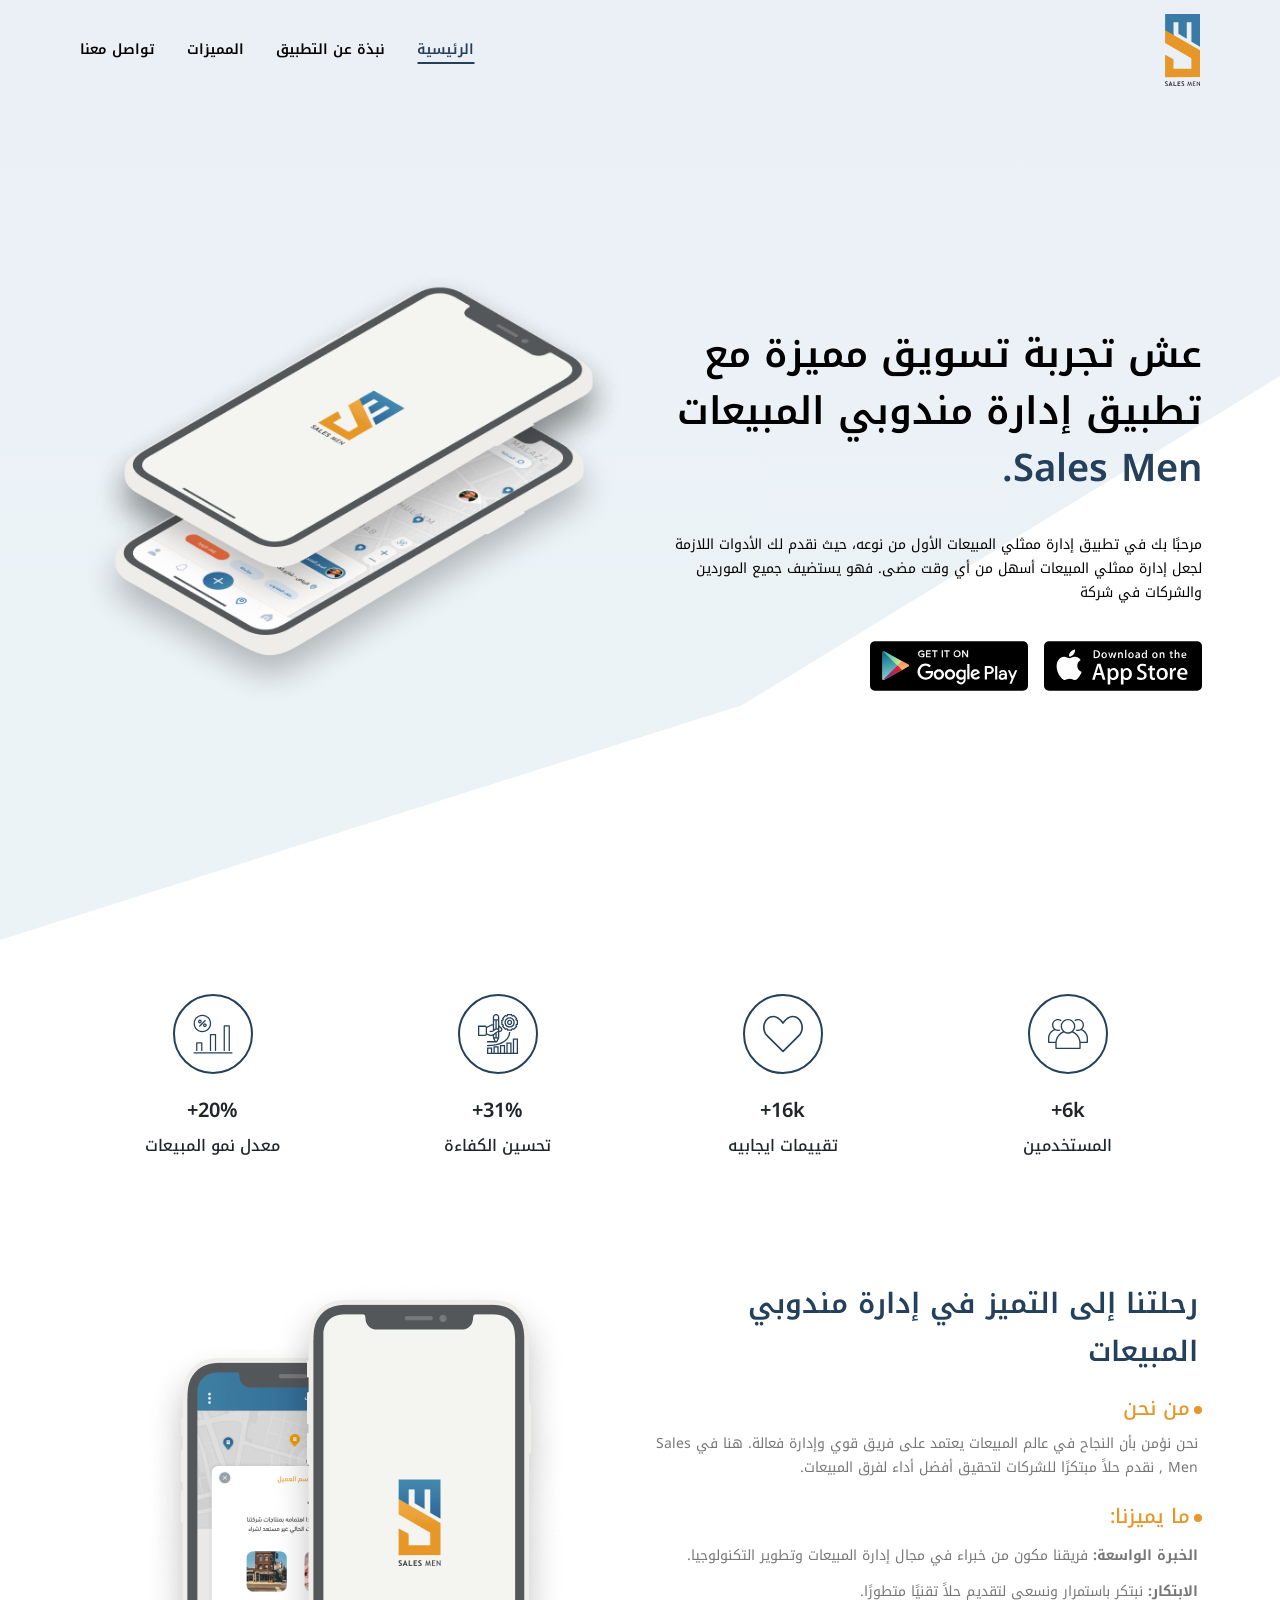
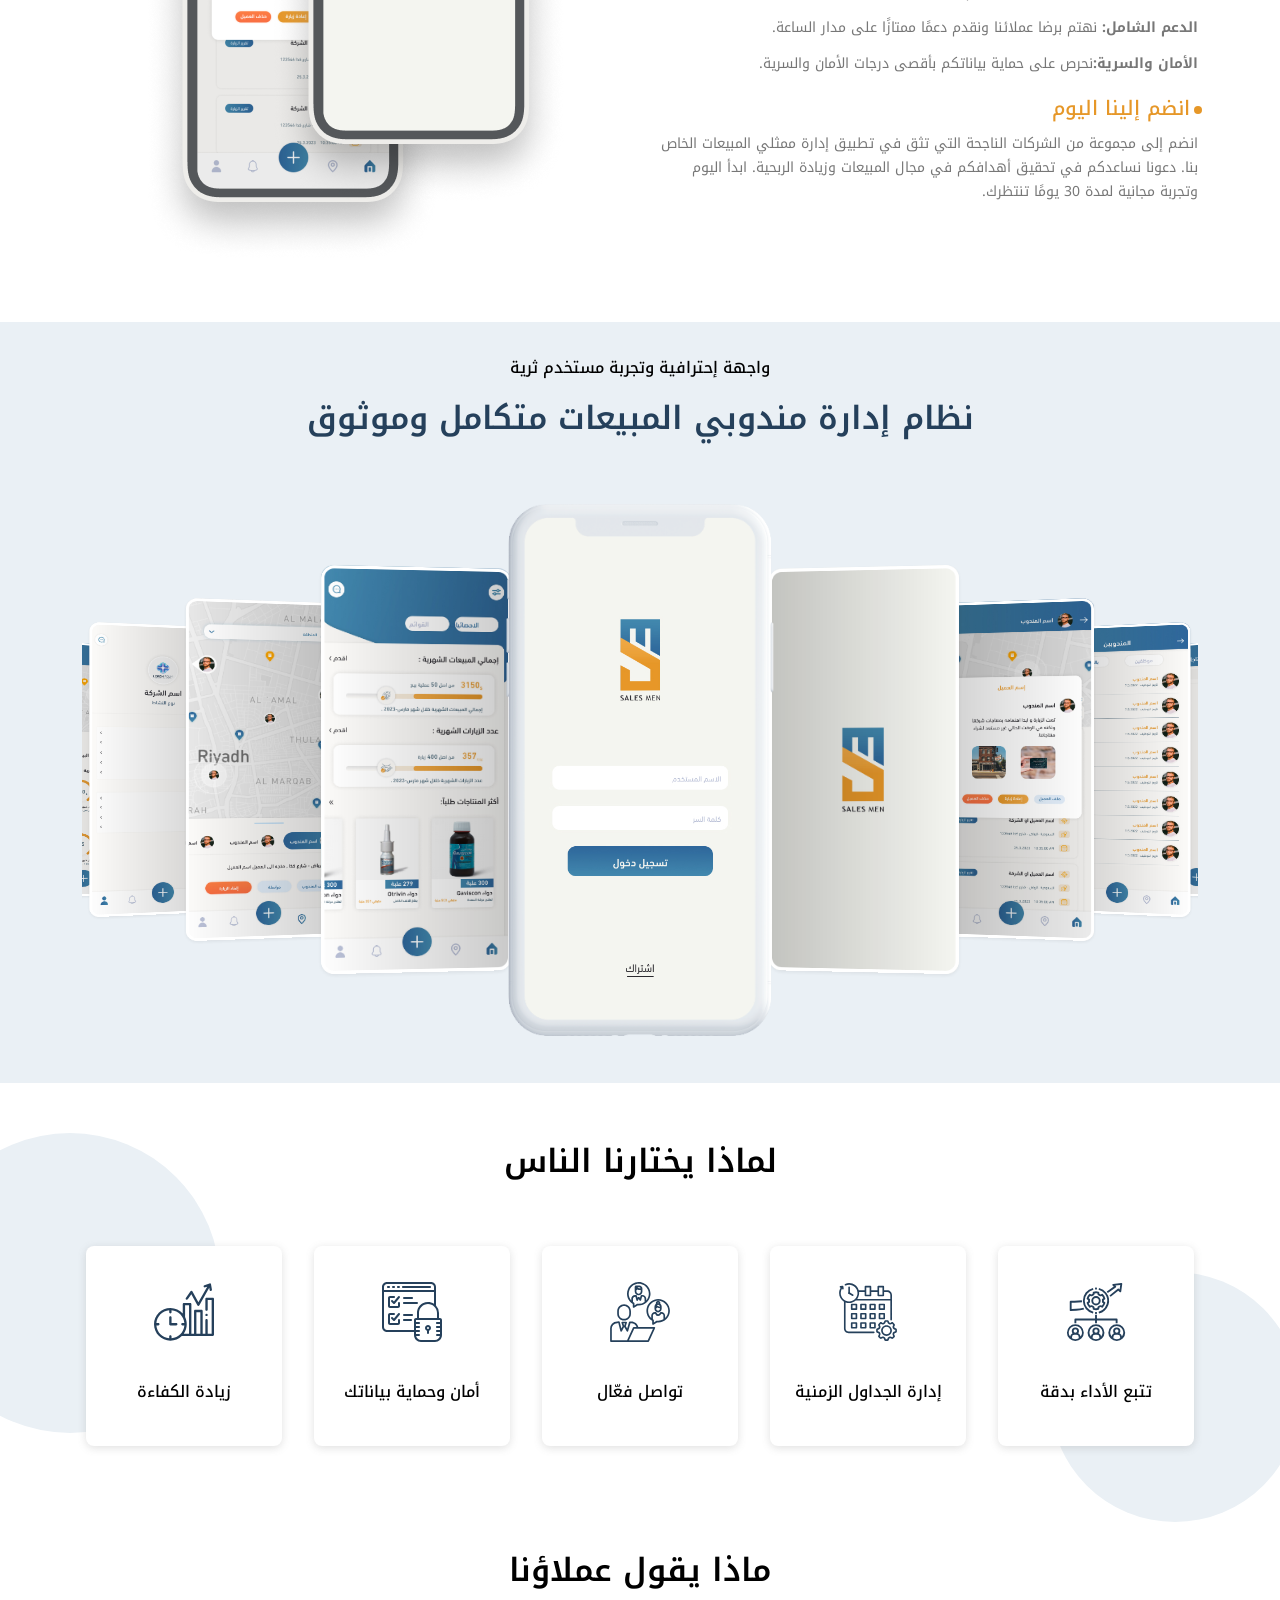
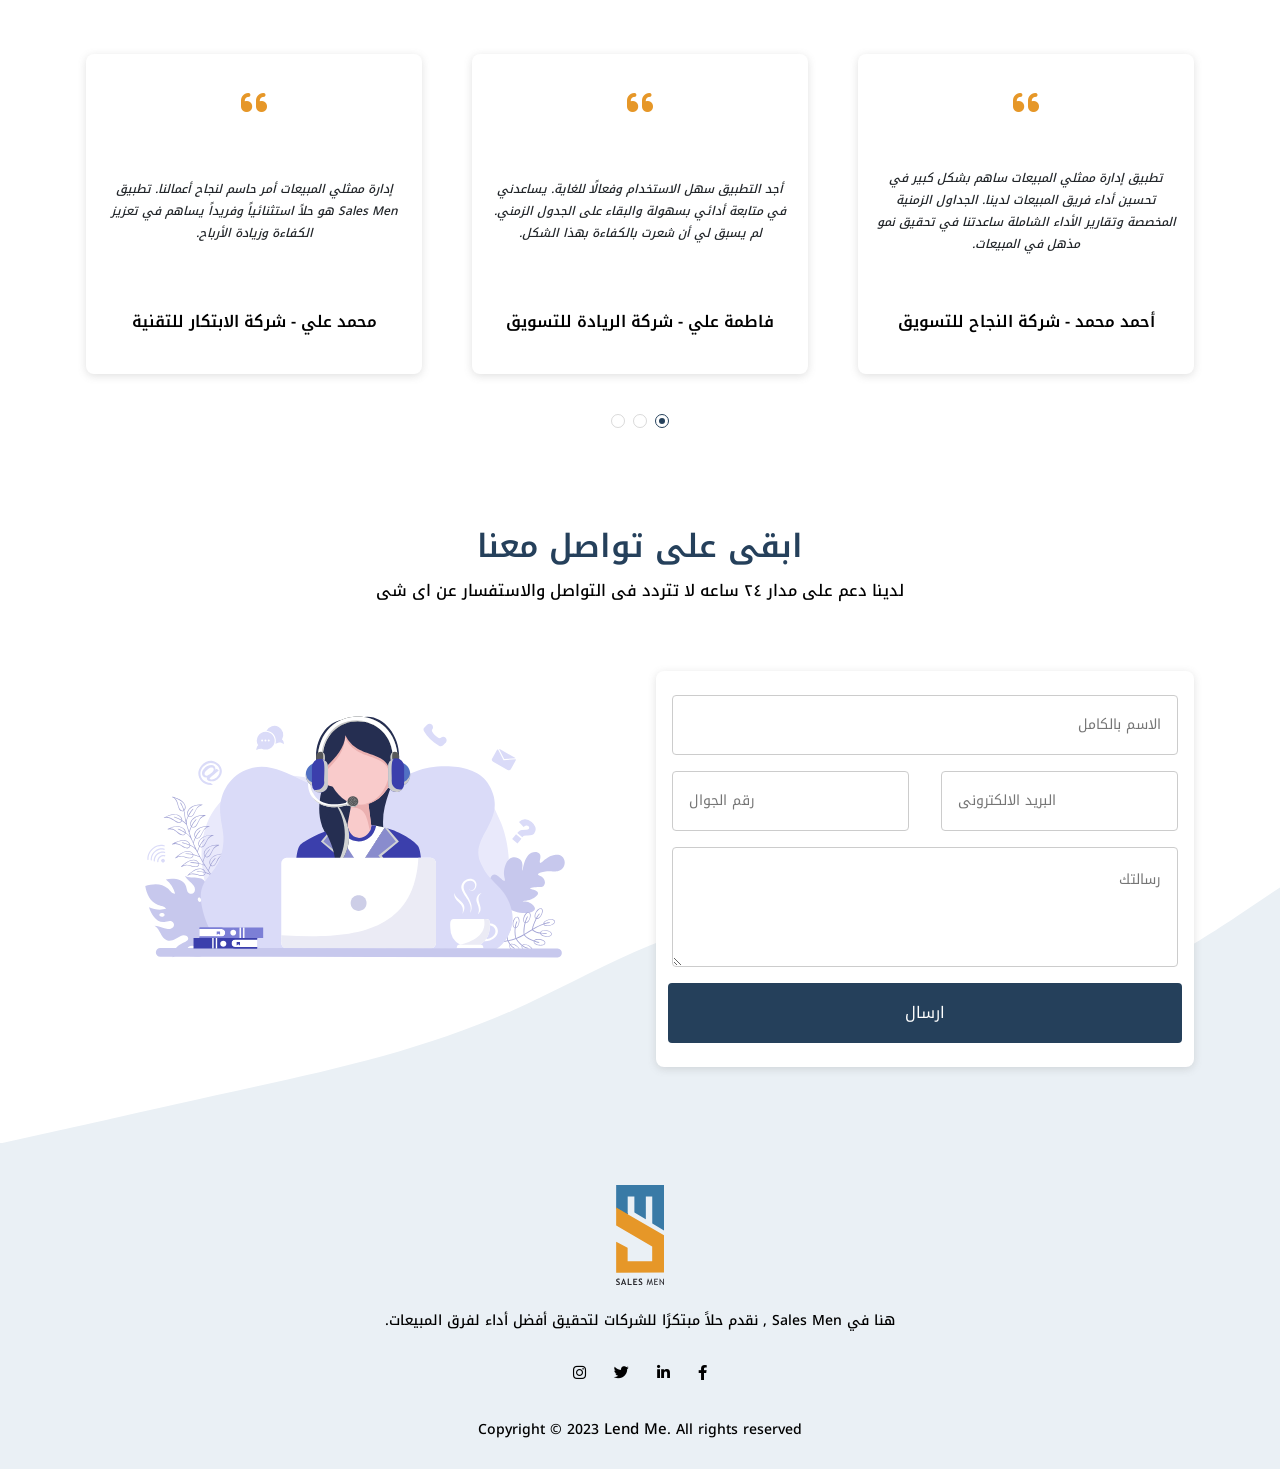
==== commit b8236bdb: "#1" ====
--- a/index.html
+++ b/index.html
@@ -353,13 +353,12 @@
     <footer>
         <div class="container">
             <div class="row">
-                <div class="col-lg-4 col-md-6 col-12 d-flex flex-column gap-4">
+                <div class="col-12 d-flex flex-column justify-content-center align-items-center gap-4">
                     <a href="#!" class="navbar-brand">
                         <img src="images/logo.svg" alt="logo">
                     </a>
                     <p>
-                        مع Lend Me، أصبح بإمكانك تأمين مكان فارغ لسيارتك بسهولة تامة احجز مكانك في الجراج بكل سهولة
-                        وثقة.
+                        هنا في Sales Men , نقدم حلاً مبتكرًا للشركات لتحقيق أفضل أداء لفرق المبيعات.
                     </p>
                     <ul class="social-media">
                         <li>
@@ -375,33 +374,6 @@
                             <a href="#!"><i class="fa-brands fa-instagram"></i></a>
                         </li>
                     </ul>
-                </div>
-                <div class="col-lg-4 col-md-6 col-12 d-flex flex-column gap-4">
-                    <h5 class="footer-title ">روابط مهمة</h5>
-                    <ul class="links">
-                        <li>
-                            <a href="index.html#about">نبذة عن التطبيق</a>
-                        </li>
-                        <li>
-                            <a href="index.html#service">الخدمات</a>
-                        </li>
-                        <li>
-                            <a href="privacy-policy.html">سياسة الخصوصية</a>
-                        </li>
-                        <li>
-                            <a href="faq.html">الأسئلة المتكررة</a>
-                        </li>
-                    </ul>
-                </div>
-                <div class="col-lg-4 col-md-6 col-12 d-flex flex-column gap-5">
-                    <div>
-                        <h5 class="footer-title mb-2">مواعيد العمل</h5>
-                        <p>نخدمك جميع ايام الأسبوع وعلى مدار 24 ساعه </p>
-                    </div>
-                    <div>
-                        <h5 class="footer-title mb-2">الدعم والمساعدة</h5>
-                        <a href="mailto:info@Parkinglendme.com">info@Parkinglendme.com</a>
-                    </div>
                 </div>
                 <div class="col-12 copy d-flex align-items-center justify-content-center">
                     <p>Copyright © 2023 <a href="index.html">Lend Me</a>. All rights reserved</p>
--- a/css/style.css
+++ b/css/style.css
@@ -875,7 +875,10 @@
   }
 }
 footer .container .col-12:last-child {
-  padding: 24px 0;
+  padding: 0 0 24px;
+}
+footer .container .col-12 a {
+  display: contents;
 }
 footer .container .col-12 a img {
   max-height: 100px;
@@ -898,9 +901,6 @@
 }
 footer .container .col-12 a:hover {
   color: #25405b;
-}
-footer .copy {
-  border-top: 1px solid #dbdbdb;
 }
 footer .copy p {
   direction: ltr !important;
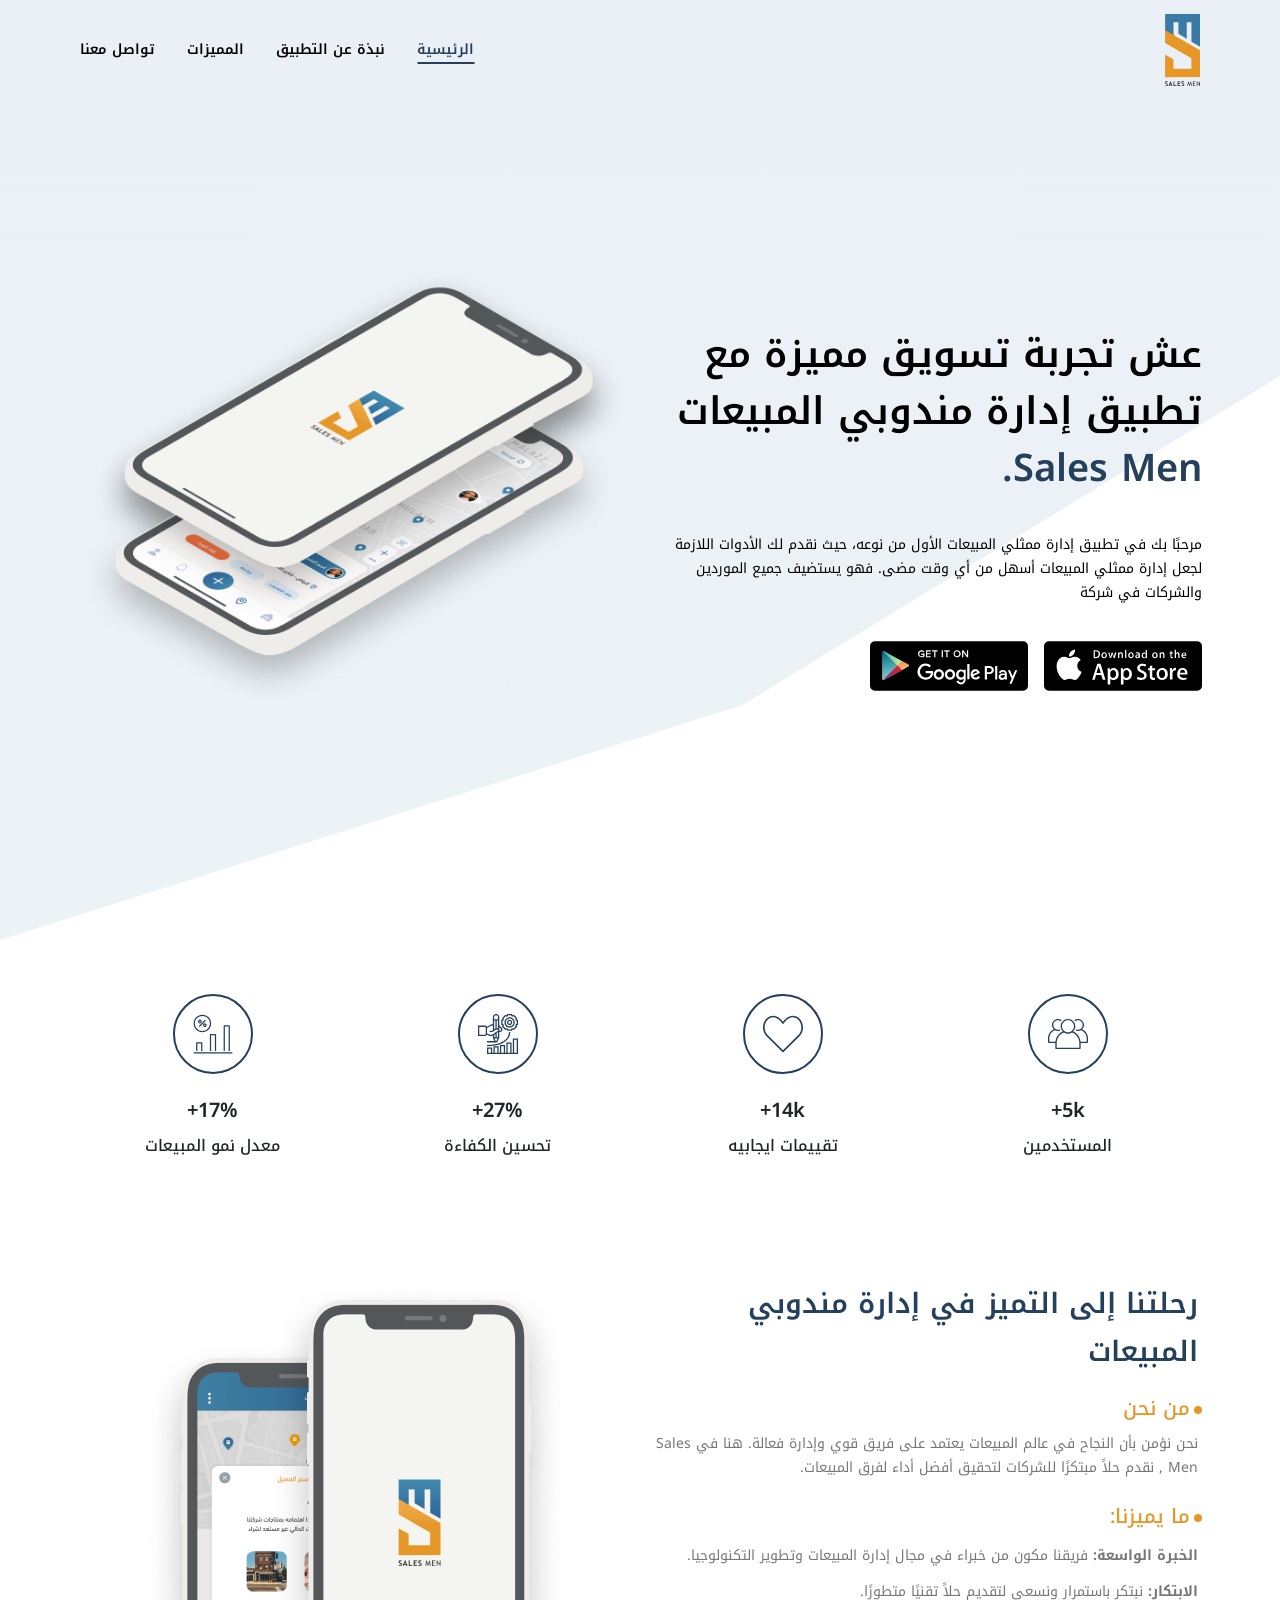
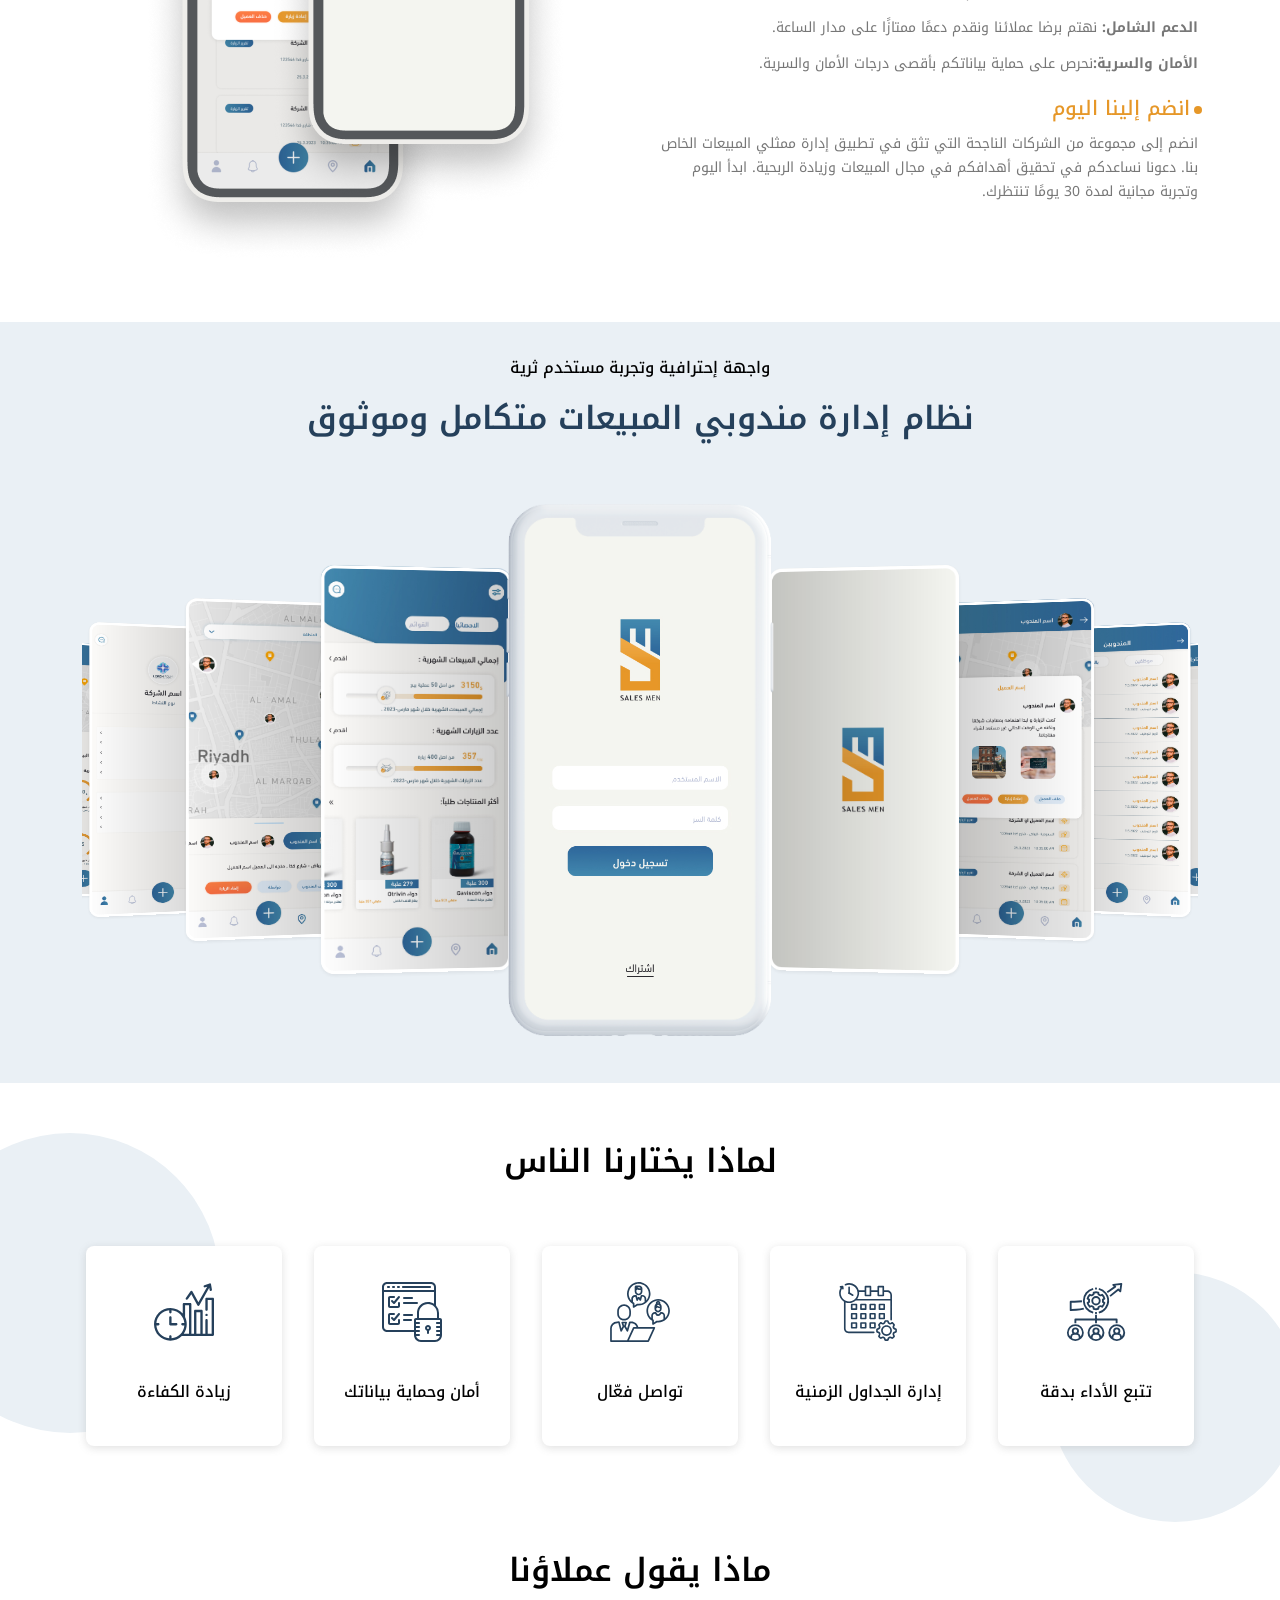
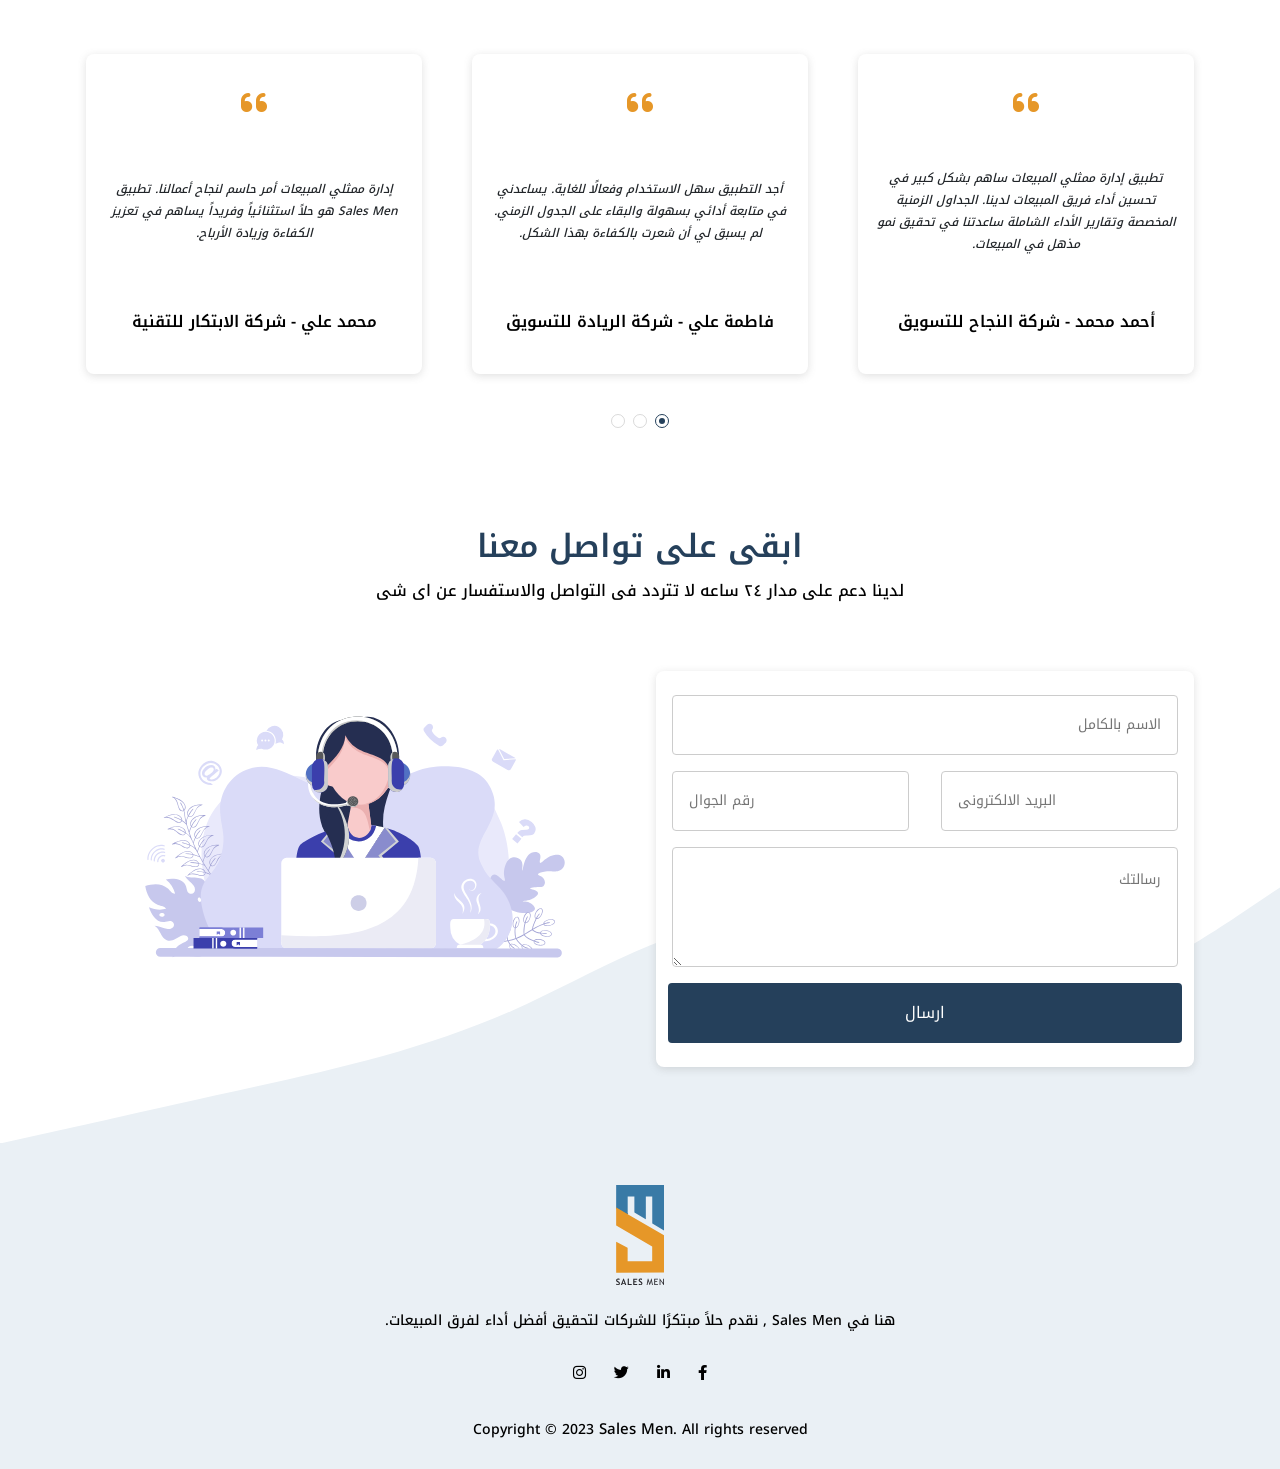
==== commit 12a10d84: "s" ====
--- a/index.html
+++ b/index.html
@@ -376,7 +376,7 @@
                     </ul>
                 </div>
                 <div class="col-12 copy d-flex align-items-center justify-content-center">
-                    <p>Copyright © 2023 <a href="index.html">Lend Me</a>. All rights reserved</p>
+                    <p>Copyright © 2023 <a href="index.html">Sales Men</a>. All rights reserved</p>
                 </div>
             </div>
         </div>
--- a/css/style.css
+++ b/css/style.css
@@ -885,6 +885,7 @@
 }
 footer .container .col-12 p {
   font-size: 14px;
+  text-align: center;
   line-height: 24px;
   font-weight: 500;
   color: #000;
